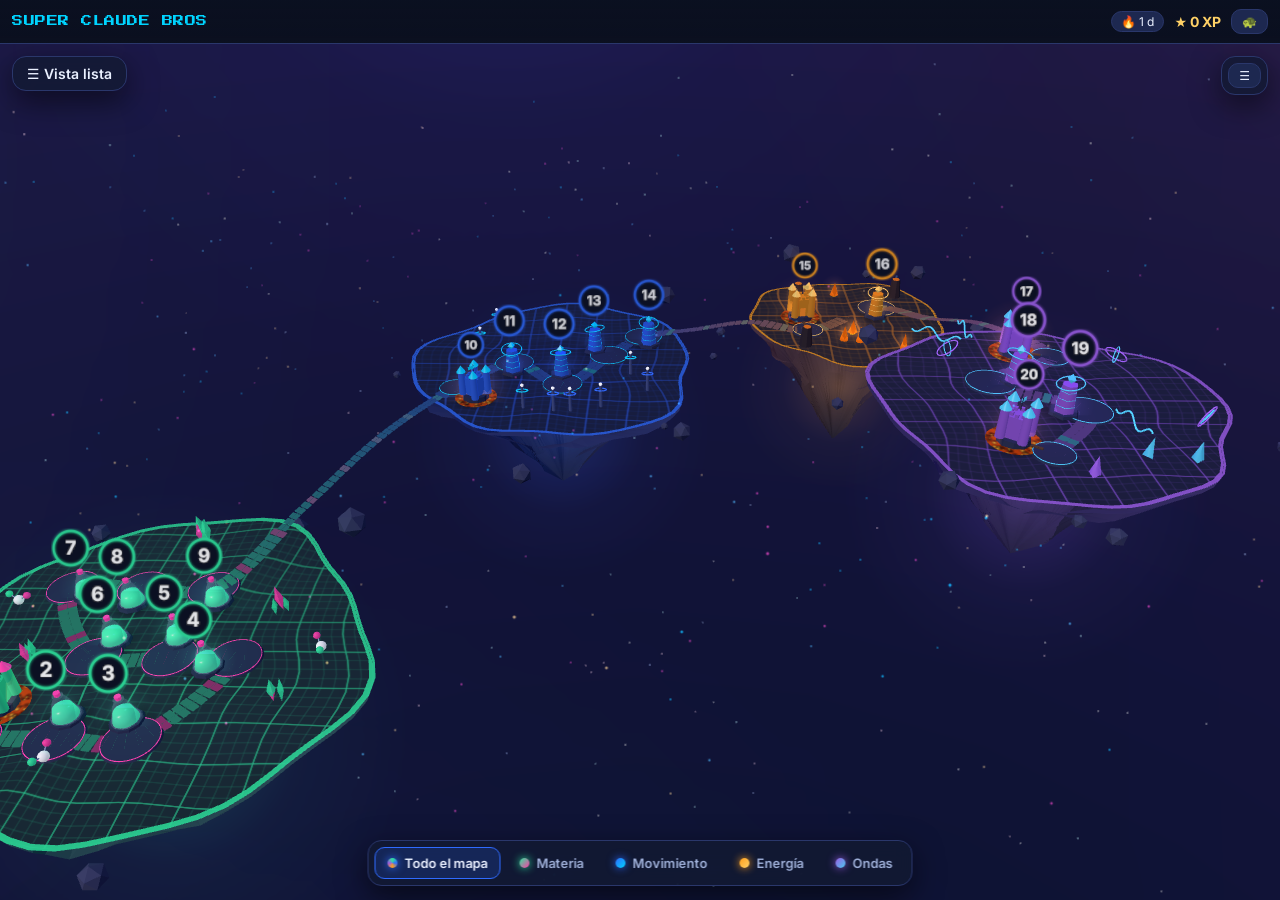
==== docs/index.html @ 82d7e1c4 "Etapa 1: ítems (botas, imán, mochila, cañón de fotones, reserva), jefes de física moderna (Isótopo I" ====
<!doctype html>
<html lang="es">
<head>
<meta charset="utf-8">
<meta name="viewport" content="width=device-width,initial-scale=1">
<title>Super Claude Bros · Physique-Chimie</title>
<link rel="stylesheet" href="lib/katex/katex.min.css">
<link rel="stylesheet" href="css/base.css">
<link rel="stylesheet" href="css/estudio.css">
<link rel="stylesheet" href="css/intro.css">
<link rel="stylesheet" href="css/juego.css">
<link rel="stylesheet" href="css/mapa.css">
<link rel="stylesheet" href="css/mol3d.css">
<link rel="stylesheet" href="css/quizquest.css">
</head>
<body>
<div id="topbar"></div>
<div id="app"></div>
<div id="overlay"></div>
<script src="lib/three/three.min.js"></script>
<script src="lib/katex/katex.min.js"></script>
<script src="contenido/bundle.js"></script>
<script src="js/core.js"></script>
<script src="js/anim-core.js"></script>
<script src="js/anim/10-quimica-a.js"></script>
<script src="js/anim/11-quimica-b.js"></script>
<script src="js/anim/20-fisica-a.js"></script>
<script src="js/anim/21-fisica-b.js"></script>
<script src="js/estudio/00-numerico.js"></script>
<script src="js/estudio/10-nucleo.js"></script>
<script src="js/estudio/20-teoria.js"></script>
<script src="js/estudio/30-quiz.js"></script>
<script src="js/estudio/35-moleculas.js"></script>
<script src="js/estudio/40-pantalla.js"></script>
<script src="js/intro/00-engine.js"></script>
<script src="js/intro/10-monigotes.js"></script>
<script src="js/intro/20-minimalista.js"></script>
<script src="js/intro/30-matrix.js"></script>
<script src="js/intro/40-quimica3d.js"></script>
<script src="js/intro/50-fisica3d.js"></script>
<script src="js/juego/00-base.js"></script>
<script src="js/juego/10-sprites.js"></script>
<script src="js/juego/20-temas.js"></script>
<script src="js/juego/30-audio.js"></script>
<script src="js/juego/40-mundo.js"></script>
<script src="js/juego/45-quiz.js"></script>
<script src="js/juego/46-parkour.js"></script>
<script src="js/juego/47-quimica.js"></script>
<script src="js/juego/48-items.js"></script>
<script src="js/juego/50-jefes.js"></script>
<script src="js/juego/60-ui.js"></script>
<script src="js/juego/70-juego.js"></script>
<script src="js/juego/validador.js"></script>
<script src="js/mol3d/00-datos.js"></script>
<script src="js/mol3d/10-vsepr.js"></script>
<script src="js/mol3d/20-biblioteca.js"></script>
<script src="js/mol3d/30-visor.js"></script>
<script src="js/mol3d/40-reaccion.js"></script>
<script src="js/mol3d/50-constructor.js"></script>
<script src="js/quizquest/00-preguntas.js"></script>
<script src="js/quizquest/10-generador.js"></script>
<script src="js/quizquest/20-flujo.js"></script>
<script src="js/mapa.js"></script>
<script>window.PCB && PCB.boot && PCB.boot();</script>
</body>
</html>
---- docs/css/base.css ----
/* Tokens y componentes comunes. Cada pantalla tiene su propio css/<pantalla>.css */
@font-face{font-family:PixelHUD;src:url(../lib/fonts/press-start-2p-latin-400-normal.woff2) format('woff2');font-display:swap}
@font-face{font-family:UI;font-weight:400;src:url(../lib/fonts/inter-latin-400-normal.woff2) format('woff2');font-display:swap}
@font-face{font-family:UI;font-weight:600;src:url(../lib/fonts/inter-latin-600-normal.woff2) format('woff2');font-display:swap}
@font-face{font-family:UI;font-weight:700;src:url(../lib/fonts/inter-latin-700-normal.woff2) format('woff2');font-display:swap}
@font-face{font-family:Estudio;font-weight:400;src:url(../lib/fonts/source-serif-4-latin-400-normal.woff2) format('woff2');font-display:swap}
@font-face{font-family:Estudio;font-weight:600;src:url(../lib/fonts/source-serif-4-latin-600-normal.woff2) format('woff2');font-display:swap}
:root{
  --bg:#0b1020;--bg2:#121a33;--panel:#161f3d;--panel2:#1d2850;--txt:#eaf0ff;--txt2:#9fb0d9;--borde:#2a376b;
  --c-fisica:#2f6bff;--c-fisica2:#00d4ff;--c-quimica:#2ee59d;--c-quimica2:#ff3da6;
  --c-energia:#ff9f1c;--c-energia2:#ffd166;--c-ondas:#9b5de5;--c-ondas2:#4cc9f0;
  --ok:#2ee59d;--mal:#ff4d6d;--aviso:#ffd166;--radio:14px;--sombra:0 10px 30px #0008;
  --f-hud:PixelHUD,monospace;--f-ui:UI,system-ui,sans-serif;--f-estudio:Estudio,Georgia,serif;
}
*{box-sizing:border-box}
html,body{margin:0;height:100%;background:var(--bg);color:var(--txt);font-family:var(--f-ui);overflow:hidden}
#app{position:fixed;inset:44px 0 0 0}
#app>.pantalla{position:absolute;inset:0;overflow:hidden}
#topbar{position:fixed;top:0;left:0;right:0;height:44px;display:flex;align-items:center;gap:10px;padding:0 12px;
  background:linear-gradient(#0b1020f0,#0b1020cc);border-bottom:1px solid var(--borde);z-index:50;font-size:14px}
#topbar .sp{flex:1}
#topbar .marca{font-family:var(--f-hud);font-size:11px;color:var(--c-fisica2);letter-spacing:.5px}
#topbar .xp{font-weight:700;color:var(--aviso)}
#overlay{position:fixed;inset:0;pointer-events:none;z-index:100}
#overlay>*{pointer-events:auto}
.btn{font:600 14px var(--f-ui);color:var(--txt);background:var(--panel2);border:1px solid var(--borde);border-radius:10px;padding:8px 14px;cursor:pointer;transition:transform .12s,background .12s}
.btn:hover{background:#26356b;transform:translateY(-1px)}
.btn:focus-visible,.slider:focus-visible{outline:2px solid var(--c-fisica2);outline-offset:2px}
.btn.primario{background:linear-gradient(135deg,var(--c-fisica),var(--c-fisica2));border:0;color:#04122e}
.btn.peligro{background:#4a1a2a;border-color:#7a2a44}
.btn.mini{padding:4px 10px;font-size:12px}
.card{background:var(--panel);border:1px solid var(--borde);border-radius:var(--radio);padding:16px;box-shadow:var(--sombra)}
.katex{font-size:1.08em}
.chip{display:inline-block;padding:2px 9px;border-radius:99px;font-size:12px;background:var(--panel2);border:1px solid var(--borde)}
.chip.quimica{border-color:var(--c-quimica);color:var(--c-quimica)}.chip.physique,.chip.fisica{border-color:var(--c-fisica2);color:var(--c-fisica2)}
.toast{position:fixed;left:50%;bottom:26px;transform:translateX(-50%);background:var(--panel2);border:1px solid var(--borde);padding:10px 18px;border-radius:12px;box-shadow:var(--sombra);z-index:200;animation:toast .25s}
@keyframes toast{from{opacity:0;transform:translate(-50%,10px)}}
/* Modal de animación de fórmula */
.anim-modal{position:fixed;inset:0;background:#050912e6;display:flex;align-items:center;justify-content:center;z-index:150;padding:12px}
.anim-box{width:min(1000px,100%);max-height:100%;display:flex;flex-direction:column;background:var(--panel);border:1px solid var(--borde);border-radius:18px;overflow:hidden;box-shadow:var(--sombra)}
.anim-head{display:flex;align-items:center;gap:10px;padding:10px 14px;border-bottom:1px solid var(--borde)}
.anim-head h3{margin:0;font-size:16px;flex:1}
.anim-formula{padding:10px 16px;text-align:center;font-size:1.25em;background:var(--bg2);min-height:3.2em;max-height:34vh;overflow:auto}
.anim-formula .katex-display{margin:.25em 0}
.anim-canvas-wrap{position:relative;flex:1;min-height:260px;aspect-ratio:16/9;max-height:56vh;background:#0a0f20}
.anim-canvas-wrap canvas{position:absolute;inset:0;width:100%;height:100%;display:block}
.anim-ctrl{padding:10px 16px;display:grid;grid-template-columns:repeat(auto-fit,minmax(220px,1fr));gap:10px 22px;border-top:1px solid var(--borde)}
.anim-ctrl label{display:flex;flex-direction:column;gap:3px;font-size:13px;color:var(--txt2)}
.anim-ctrl label b{color:var(--txt);font-weight:600}
.anim-ctrl input[type=range]{width:100%;accent-color:var(--c-fisica2)}
.anim-leyenda{padding:0 16px 8px;font-size:13px;color:var(--txt2)}
.anim-lect{display:flex;gap:14px;flex-wrap:wrap;padding:4px 16px 10px;font-size:13px}
.anim-lect span b{color:var(--aviso)}
@media (prefers-reduced-motion:reduce){*{animation-duration:.01ms!important;transition-duration:.01ms!important}}
---- docs/css/estudio.css ----
/* =====================================================================================
   estudio.css — Pantalla 4 (capítulo / estudio). Acento por materia: química verde+magenta,
   física azul. Texto de estudio en serif "Estudio", controles en "UI".
   ===================================================================================== */
.sr-only{position:absolute!important;width:1px;height:1px;margin:-1px;padding:0;overflow:hidden;clip:rect(0 0 0 0);white-space:nowrap;border:0}

.est{--acc:#2f6bff;--acc2:#00d4ff;--acc-txt:#04122e;--acc-soft:#2f6bff22;
  position:absolute;inset:0;display:flex;flex-direction:column;background:
  radial-gradient(900px 420px at 85% -10%,var(--acc-soft),transparent 70%),var(--bg);color:var(--txt)}
.est[data-mat=quimica]{--acc:#2ee59d;--acc2:#ff3da6;--acc-txt:#032417;--acc-soft:#2ee59d1f}
.est[data-mat=fisica]{--acc:#2f6bff;--acc2:#00d4ff;--acc-txt:#04122e;--acc-soft:#2f6bff2a}
.est button{font-family:var(--f-ui)}
.est :focus-visible{outline:2px solid var(--acc2);outline-offset:2px}
.est .btn.primario{background:linear-gradient(135deg,var(--acc),var(--acc2));color:var(--acc-txt)}
.est .btn.primario.grande{font-size:16px;padding:12px 22px}

/* ---------- cabecera ---------- */
.est-cab{display:flex;align-items:center;gap:16px;padding:12px 18px;border-bottom:1px solid var(--borde);background:#0b1020cc;backdrop-filter:blur(6px);flex:none}
.est-cab-t{flex:1;min-width:0}
.est-kicker{font:600 11px var(--f-ui);letter-spacing:.08em;text-transform:uppercase;color:var(--acc)}
.est-cab h1{margin:2px 0 6px;font:600 clamp(20px,3.2vw,30px)/1.15 var(--f-estudio);text-wrap:balance}
.est-chips{display:flex;flex-wrap:wrap;gap:6px}
.est-chip{font:600 12px var(--f-ui);padding:3px 10px;border-radius:99px;background:var(--panel2);border:1px solid var(--borde);color:var(--txt2)}
.est-chip.mat{color:var(--acc);border-color:var(--acc);background:var(--acc-soft)}
.est-cab-r{display:flex;flex-direction:column;align-items:flex-end;gap:6px;min-width:150px;font:12px var(--f-ui);color:var(--txt2)}
.est-cab-prog{width:100%;display:flex;flex-direction:column;gap:3px;align-items:flex-end}
.est-estrellas{font-size:22px;letter-spacing:2px;color:#4a5688}
.est-estrellas .on{color:#ffd166;text-shadow:0 0 10px #ffd16688}
.est-barra{width:100%;height:8px;border-radius:99px;background:#0a0f20;border:1px solid var(--borde);overflow:hidden}
.est-barra i{display:block;height:100%;background:linear-gradient(90deg,var(--acc,#2f6bff),var(--acc2,#00d4ff));border-radius:99px;transition:width .4s}

/* ---------- pestañas ---------- */
.est-tabs{display:flex;gap:4px;padding:8px 14px 0;border-bottom:1px solid var(--borde);overflow-x:auto;scrollbar-width:none;flex:none;background:var(--bg2)}
.est-tabs::-webkit-scrollbar{display:none}
.est-tab{display:flex;align-items:center;gap:7px;white-space:nowrap;padding:10px 14px;font:600 14px var(--f-ui);color:var(--txt2);background:transparent;border:0;border-bottom:3px solid transparent;border-radius:10px 10px 0 0;cursor:pointer;transition:color .15s,background .15s}
.est-tab:hover{color:var(--txt);background:#ffffff0d}
.est-tab[aria-selected=true]{color:var(--txt);border-bottom-color:var(--acc);background:var(--acc-soft)}
.est-tab kbd{font:600 10px var(--f-ui);padding:1px 5px;border-radius:5px;border:1px solid var(--borde);color:var(--txt2)}
.est-tab-ico{font-size:16px}

/* ---------- zona de lectura ---------- */
.est-scroll{flex:1;overflow:auto;padding:18px 18px 60px;scroll-behavior:smooth}
.est-scroll>*{max-width:1040px;margin-left:auto;margin-right:auto}
.est-panel{outline:none}
.est-panel[hidden]{display:none}
.est h2{font:600 clamp(18px,2.4vw,23px)/1.2 var(--f-ui);margin:0 0 12px;letter-spacing:-.01em}
.est h2 small{color:var(--txt2);font-weight:400}
.est-sec{margin-bottom:30px}
.est-lead{font:400 clamp(18px,2.2vw,21px)/1.65 var(--f-estudio);margin:0;white-space:pre-line;max-width:760px}
.est-fr{font:italic 400 17px/1.6 var(--f-estudio);color:var(--txt2);white-space:pre-line;max-width:760px}
.est-det summary{cursor:pointer;color:var(--acc);font:600 14px var(--f-ui);margin:12px 0 6px}
.est-vacio{padding:28px;text-align:center;color:var(--txt2);font:16px var(--f-estudio)}
.est-intro{color:var(--txt2);font:17px/1.55 var(--f-estudio);max-width:760px}
.est-pag{display:inline-block;font:600 11px var(--f-ui);padding:2px 8px;border-radius:99px;background:#0a0f20;border:1px solid var(--borde);color:var(--txt2);white-space:nowrap}
.est-m{font-size:1em}
.est-cta,.est-fila-btn{display:flex;flex-wrap:wrap;gap:10px;margin-top:14px}

/* nociones y constantes */
.est-nociones{list-style:none;padding:0;margin:0;display:grid;grid-template-columns:repeat(auto-fill,minmax(min(100%,420px),1fr));gap:12px}
.est-noc{background:var(--panel);border:1px solid var(--borde);border-left:4px solid var(--acc);border-radius:12px;padding:12px 14px;display:flex;flex-direction:column;gap:6px;align-items:flex-start}
.est-noc-fr{font:600 18px/1.3 var(--f-estudio)}
.est-noc-es{font:400 16px/1.5 var(--f-estudio);color:#cfd9f5}
.est-consts{display:flex;flex-wrap:wrap;gap:10px}
.est-const{display:flex;align-items:center;gap:10px;background:var(--panel);border:1px solid var(--borde);border-radius:12px;padding:8px 14px}
.est-const-n{font:600 17px var(--f-estudio);color:var(--acc)}
.est-const-v{font:600 16px var(--f-estudio)}
.est-exps{font:16px/1.6 var(--f-estudio);padding-left:20px}

/* ---------- FÓRMULAS ---------- */
.est-ftools{display:flex;flex-wrap:wrap;gap:10px;align-items:center;margin-bottom:16px;position:sticky;top:-18px;z-index:5;padding:10px 0;background:linear-gradient(var(--bg) 82%,transparent)}
.est-input{font:400 15px var(--f-ui);color:var(--txt);background:#0a0f20;border:1px solid var(--borde);border-radius:10px;padding:9px 12px;min-width:0}
.est-input:focus{border-color:var(--acc2)}
.est-ftools input[type=search]{flex:1 1 200px}
.est-fcount{font:12px var(--f-ui);color:var(--txt2);margin-left:auto}
.est-fgrid{display:grid;grid-template-columns:repeat(auto-fill,minmax(min(100%,470px),1fr));gap:18px}
.est-fcard{background:linear-gradient(180deg,var(--panel),#121a35);border:1px solid var(--borde);border-radius:18px;padding:16px 18px 18px;display:flex;flex-direction:column;gap:12px;box-shadow:var(--sombra);transition:border-color .2s}
.est-fcard:hover{border-color:var(--acc)}
.est-fcard.dominada{border-color:var(--ok);box-shadow:0 0 0 1px #2ee59d44,var(--sombra)}
.est-fcard header{display:flex;justify-content:space-between;gap:10px;align-items:flex-start}
.est-fcard h3{margin:0;font:600 20px/1.2 var(--f-estudio)}
.est-fsub{font:13px var(--f-ui);color:var(--txt2);margin-top:3px}
.est-fhead-r{display:flex;gap:6px;align-items:center}
.est-badge{font:700 12px var(--f-ui);color:#032417;background:var(--ok);border-radius:99px;padding:2px 9px}
.est-ftex{position:relative;display:block;width:100%;cursor:pointer;color:var(--txt);background:radial-gradient(circle at 50% 0,var(--acc-soft),#0a0f20 75%);border:1px solid var(--borde);border-radius:14px;padding:14px 8px 22px;overflow-x:auto;transition:transform .15s,border-color .15s}
.est-ftex:hover{border-color:var(--acc2);transform:translateY(-1px)}
.est-ftex-in .katex-display{margin:.3em 0}
.est-ftex-in{--k:1;display:inline-block;max-width:none}
.est-ftex-in .katex{font-size:calc(2.15em * var(--k))}
.est-ftex-hint{position:absolute;right:10px;bottom:4px;font:600 11px var(--f-ui);color:var(--acc2);opacity:.85}
.est-oculto{color:var(--txt2);font:italic 600 17px var(--f-estudio);margin:0;padding:18px 0;text-align:center}
.est-fdet{display:flex;flex-direction:column;gap:10px}
.est-vars{border-collapse:collapse;width:100%;font:15px/1.4 var(--f-estudio)}
.est-vars th{width:3.2em;text-align:center;color:var(--acc);font-weight:400;padding:4px 6px;vertical-align:baseline}
.est-vars td{padding:4px 6px;color:#d6defa}
.est-vars td.u{text-align:right;color:var(--txt2);font:13px var(--f-ui);white-space:nowrap}
.est-vars tr+tr{border-top:1px solid #ffffff10}
.est-fexp{margin:0;font:16px/1.55 var(--f-estudio);color:#cfd9f5;white-space:pre-line}
.est-ej-cuerpo{margin-top:8px;padding:10px 12px;border-left:3px solid var(--acc2);background:#0a0f20;border-radius:0 10px 10px 0;font:15px/1.55 var(--f-estudio)}
.est-ej-cuerpo p{margin:0 0 6px;white-space:pre-line}
.est-ej-cuerpo[hidden]{display:none}
.est-facc{display:flex;flex-wrap:wrap;gap:10px;margin-top:auto;padding-top:2px}
.est-anim-btn{flex:1 1 200px;font-size:16px;padding:12px 16px;box-shadow:0 4px 18px var(--acc-soft)}
.est-dom-btn.on{background:#124a38;border-color:var(--ok);color:var(--ok)}
.est-fcard.oculta .est-ftex{min-height:110px;display:flex;align-items:center;justify-content:center}

/* ---------- MÉTODOS ---------- */
.est-metodos{display:flex;flex-direction:column;gap:12px}
.est-metodo{background:var(--panel);border:1px solid var(--borde);border-radius:14px;overflow:hidden}
.est-metodo summary{list-style:none;cursor:pointer;display:flex;align-items:center;gap:12px;padding:14px 16px}
.est-metodo summary::-webkit-details-marker{display:none}
.est-metodo summary::after{content:'▾';margin-left:auto;color:var(--txt2);transition:transform .2s}
.est-metodo[open] summary::after{transform:rotate(180deg)}
.est-metodo[open] summary{border-bottom:1px solid var(--borde);background:var(--acc-soft)}
.est-num{flex:none;width:30px;height:30px;border-radius:50%;display:grid;place-items:center;font:700 14px var(--f-ui);background:linear-gradient(135deg,var(--acc),var(--acc2));color:var(--acc-txt)}
.est-met-t{font:600 18px/1.3 var(--f-estudio)}
.est-met-n{font:12px var(--f-ui);color:var(--txt2);white-space:nowrap}
.est-pasos{margin:0;padding:14px 18px 16px 52px;font:17px/1.6 var(--f-estudio);counter-reset:p}
.est-pasos li{padding:5px 0;margin-left:0}
.est-pasos li::marker{color:var(--acc);font-weight:700;font-family:var(--f-ui)}

/* ---------- ERRORES ---------- */
.est-egrid{display:grid;grid-template-columns:repeat(auto-fill,minmax(min(100%,420px),1fr));gap:16px}
.est-err{background:var(--panel);border:1px solid var(--borde);border-radius:16px;padding:14px;display:flex;flex-direction:column;gap:8px;align-items:flex-start}
.est-err-mal{display:flex;gap:10px;align-items:center;width:100%;padding:8px 12px;border-radius:10px;background:#4a1a2a88;border:1px solid #7a2a44}
.est-err-mal h3{margin:0;font:600 17px/1.3 var(--f-estudio)}
.est-err-flecha{color:var(--txt2);margin-left:14px}
.est-err-bien{display:flex;gap:10px;align-items:flex-start;width:100%;padding:8px 12px;border-radius:10px;background:#124a3888;border:1px solid #1f7a5a;font:16px/1.5 var(--f-estudio)}
.est-err-bien>span{color:var(--ok);font-weight:700}
.est-err-bien p{margin:0}

/* ---------- LABORATORIO ---------- */
.est-lab{display:grid;grid-template-columns:260px minmax(0,1fr);gap:18px;align-items:start}
.est-labmain{min-width:0}
.est-lablist{display:flex;flex-direction:column;gap:8px;position:sticky;top:0}
.est-labitem{display:flex;gap:10px;align-items:center;text-align:left;padding:10px 12px;border-radius:12px;background:var(--panel);border:1px solid var(--borde);color:var(--txt);cursor:pointer;font:14px var(--f-ui)}
.est-labitem b{display:block;font-weight:600;line-height:1.25}
.est-labitem small{color:var(--txt2);font-size:11px}
.est-labitem:hover{border-color:var(--acc)}
.est-labitem.on{border-color:var(--acc);background:var(--acc-soft);box-shadow:0 0 0 1px var(--acc)}
.est-labic{font-size:20px;width:26px;text-align:center}
.est-stage-cab h3{margin:0;font:600 20px var(--f-estudio)}
.est-stage-cab p{margin:4px 0 10px;color:var(--txt2);font:15px/1.5 var(--f-estudio)}
.est-stage{display:flex;flex-direction:column;background:var(--panel);border:1px solid var(--borde);border-radius:18px;overflow:hidden;box-shadow:var(--sombra)}
.est-stage .anim-canvas-wrap{flex:none;width:100%;max-height:62vh;min-height:280px}
.est-stage .anim-formula{font-size:1.45em}

/* ---------- QUIZ ---------- */
.est-seg{display:inline-flex;background:var(--panel);border:1px solid var(--borde);border-radius:12px;padding:4px;gap:4px;margin-bottom:16px;flex-wrap:wrap}
.est-seg button{border:0;background:transparent;color:var(--txt2);padding:8px 14px;border-radius:9px;font:600 14px var(--f-ui);cursor:pointer}
.est-seg button.on{background:linear-gradient(135deg,var(--acc),var(--acc2));color:var(--acc-txt)}
.est .card{background:var(--panel);border:1px solid var(--borde);border-radius:18px;padding:20px;box-shadow:var(--sombra)}
.est-inicio h2{font-size:26px}
.est-inicio p,.est-fin p{font:17px/1.6 var(--f-estudio);margin:8px 0}
.est-reglas{font:15px/1.7 var(--f-ui);color:var(--txt2)}
.est-pista-av{color:var(--aviso)}
.est-q-cab{display:flex;align-items:center;gap:14px;margin-bottom:12px;font:14px var(--f-ui);color:var(--txt2)}
.est-q-cab .est-barra{flex:1}
.est-racha{font:700 15px var(--f-ui);color:var(--txt2);min-width:48px;text-align:right}
.est-racha.on{color:#ff9f1c;text-shadow:0 0 10px #ff9f1c88}
.est-q-enun{font:400 clamp(18px,2.1vw,21px)/1.55 var(--f-estudio);margin-bottom:16px;white-space:pre-line;display:flex;flex-direction:column;gap:8px;align-items:flex-start}
.est-q-enun p{margin:0}
.est-opciones{display:flex;flex-direction:column;gap:10px}
.est-opc{display:flex;align-items:center;gap:12px;text-align:left;width:100%;padding:12px 14px;border-radius:12px;background:#0f1730;border:2px solid var(--borde);color:var(--txt);font:17px/1.45 var(--f-estudio);cursor:pointer;transition:border-color .12s,background .12s,transform .08s}
.est-opc:not(:disabled):hover{border-color:var(--acc);background:var(--acc-soft);transform:translateX(3px)}
.est-letra{flex:none;width:30px;height:30px;border-radius:50%;display:grid;place-items:center;font:700 14px var(--f-ui);background:var(--panel2);border:1px solid var(--borde)}
.est-opc-t{flex:1}
.est-marca{font:700 18px var(--f-ui);width:22px;text-align:center}
.est-opc.correcta{border-color:var(--ok);background:#124a3899}.est-opc.correcta .est-marca{color:var(--ok)}
.est-opc.incorrecta{border-color:var(--mal);background:#4a1a2a99;animation:est-sacude .3s}.est-opc.incorrecta .est-marca{color:var(--mal)}
.est-opc.descartada{opacity:.4;text-decoration:line-through}
.est-opc:disabled{cursor:default}
@keyframes est-sacude{25%{transform:translateX(-5px)}75%{transform:translateX(5px)}}
.est-numfila{display:flex;flex-wrap:wrap;gap:10px}
.est-in-valor{flex:2 1 200px;font-size:18px}.est-in-unidad{flex:1 1 150px;font-size:18px}
.est-feedback{margin-top:14px;display:flex;flex-direction:column;gap:10px}
.est-res{padding:11px 14px;border-radius:12px;font:16px/1.5 var(--f-estudio);border:1px solid var(--borde)}
.est-res.ok{background:#124a3899;border-color:var(--ok)}
.est-res.mal{background:#4a1a2a99;border-color:var(--mal)}
.est-res.parcial{background:#4a3a1a88;border-color:var(--aviso)}
.est-sol{padding:11px 14px;border-radius:12px;background:#0a0f20;border:1px dashed var(--borde);font:16px/1.5 var(--f-estudio)}
.est-sol-v{font-weight:600;color:var(--acc)}
.est-solpasos h4{margin:4px 0;font:600 14px var(--f-ui);color:var(--txt2)}
.est-solpasos ol{margin:4px 0 0;padding-left:22px;font:16px/1.55 var(--f-estudio)}
.btn.mini.pista{margin-top:12px;background:#4a3a1a;border-color:var(--aviso);color:var(--aviso)}
.est-fin{text-align:center}
.est-fin.celebra{animation:est-pop .6s}
@keyframes est-pop{0%{transform:scale(.96)}60%{transform:scale(1.02)}100%{transform:scale(1)}}
.est-fin-pct{font:700 clamp(54px,12vw,86px)/1 var(--f-ui);color:var(--acc);text-shadow:0 0 28px var(--acc-soft)}
.est-fin-est{font-size:30px}
.est-xp-g{color:var(--aviso)}
.est-aviso{color:var(--aviso)}
.est-repaso{text-align:left;margin-top:14px}.est-repaso h3{margin:0 0 6px;font:600 16px var(--f-ui)}.est-repaso ul{font:15px/1.5 var(--f-estudio);padding-left:20px}
.est-fin .est-fila-btn{justify-content:center}

/* ejercicios */
.est-exnav{display:flex;flex-wrap:wrap;gap:8px;margin-bottom:14px}
.est-exbtn{padding:8px 14px;border-radius:10px;background:var(--panel);border:1px solid var(--borde);color:var(--txt2);font:600 14px var(--f-ui);cursor:pointer}
.est-exbtn.on{border-color:var(--acc);color:var(--txt);background:var(--acc-soft)}
.est-exbtn.hecho{color:var(--ok)}
.est-ejercicio header{display:flex;flex-wrap:wrap;align-items:center;gap:10px;margin-bottom:8px}
.est-ejercicio h2{margin:0}
.est-exenun{font:18px/1.65 var(--f-estudio);white-space:pre-line}
.est-datos{display:flex;flex-wrap:wrap;gap:8px;margin:12px 0}
.est-datos>div{display:flex;gap:8px;align-items:baseline;padding:5px 12px;border-radius:99px;background:#0a0f20;border:1px solid var(--borde);font:15px var(--f-estudio)}
.est-datos dt{color:var(--acc);font-weight:600}.est-datos dd{margin:0}
.est-ayuda{font:14px var(--f-ui);color:var(--txt2);margin:14px 0 8px}
.est-libre{width:100%;margin-top:12px;font:17px/1.55 var(--f-estudio);resize:vertical}
.est-exsol{margin-top:12px;display:flex;flex-direction:column;gap:10px}

/* ---------- banner ---------- */
.est-banner{display:flex;align-items:center;gap:12px;padding:12px 16px;margin-bottom:16px;border-radius:14px;background:linear-gradient(90deg,#ffd16622,var(--acc-soft));border:1px solid #ffd16688;font:15px/1.5 var(--f-ui);animation:est-pop .5s}
.est-banner-ico{font-size:26px}
.est-banner>div{flex:1}
.est-x{background:none;border:0;color:var(--txt2);font-size:16px;cursor:pointer;padding:4px 8px}

/* ---------- TRACKER y PANEL GLOBAL (reutilizable fuera de .est) ---------- */
.est-progreso h2{margin:22px 0 12px}.est-progreso h2:first-child{margin-top:0}
.est-trk{padding:18px}
.est-trk-cab{display:flex;flex-wrap:wrap;align-items:center;gap:18px;margin-bottom:10px;font:15px var(--f-ui)}
.est-trk-pct{margin-left:auto;font-size:15px;color:var(--txt2)}.est-trk-pct b{font-size:22px;color:var(--txt)}
.est-estado{padding:2px 10px;border-radius:99px;background:var(--panel2);border:1px solid var(--borde);font-weight:600}
.est-estado.completado{border-color:var(--aviso);color:var(--aviso)}.est-estado.dominado{border-color:var(--ok);color:var(--ok)}
.est-trk-lista{list-style:none;padding:0;margin:16px 0 0;display:grid;grid-template-columns:repeat(auto-fit,minmax(min(100%,300px),1fr));gap:10px}
.est-trk-fila{display:flex;gap:12px;align-items:flex-start;padding:10px 12px;border-radius:12px;background:#0a0f20;border:1px solid var(--borde)}
.est-trk-fila.ok{border-color:#1f7a5a}
.est-trk-ico{flex:none;width:26px;height:26px;border-radius:50%;display:grid;place-items:center;background:var(--panel2);color:var(--txt2);font-weight:700}
.est-trk-fila.ok .est-trk-ico{background:var(--ok);color:#032417}
.est-trk-txt{display:flex;flex-direction:column;gap:4px;flex:1;font:14px/1.4 var(--f-ui)}.est-trk-txt span{color:var(--txt2)}
.est-glob{display:flex;flex-direction:column;gap:18px}
.est-nivel{display:flex;gap:16px;align-items:center;padding:16px;border-radius:16px;background:var(--panel);border:1px solid var(--borde)}
.est-nivel-n{font:700 28px var(--f-ui);padding:14px 18px;border-radius:14px;background:linear-gradient(135deg,var(--acc,#2f6bff),var(--acc2,#00d4ff));color:var(--acc-txt,#04122e)}
.est-nivel-b{flex:1;display:flex;flex-direction:column;gap:6px;font:13px var(--f-ui);color:var(--txt2)}.est-nivel-b b{font-size:20px;color:var(--aviso)}
.est-tiles{display:grid;grid-template-columns:repeat(auto-fit,minmax(150px,1fr));gap:10px}
.est-tile{padding:14px;border-radius:14px;background:var(--panel);border:1px solid var(--borde);display:flex;flex-direction:column;gap:2px}
.est-tile b{font:700 24px var(--f-ui)}.est-tile span{font:12px var(--f-ui);color:var(--txt2)}
.est-cap-lista{list-style:none;margin:0;padding:0;display:flex;flex-direction:column;gap:6px}
.est-cap-fila{display:flex;align-items:center;gap:10px;width:100%;padding:8px 12px;border-radius:10px;background:var(--panel);border:1px solid var(--borde);color:var(--txt);font:14px var(--f-ui);cursor:pointer;text-align:left}
.est-cap-fila:hover{border-color:var(--c-fisica2)}
.est-punto{width:10px;height:10px;border-radius:50%;flex:none}.est-punto.quimica{background:var(--c-quimica)}.est-punto.fisica{background:var(--c-fisica2)}
.est-cap-n{width:22px;color:var(--txt2);font-weight:600}.est-cap-t{flex:1;min-width:0;overflow:hidden;text-overflow:ellipsis;white-space:nowrap}.est-cap-q{color:var(--txt2);font-size:12px}
.est-cap-fila .est-estrellas{font-size:15px;letter-spacing:1px}
.est-respaldo{padding:16px;border-radius:16px;background:var(--panel);border:1px dashed var(--borde)}
.est-respaldo h4{margin:0 0 4px;font:600 15px var(--f-ui)}.est-respaldo p{margin:0 0 10px;color:var(--txt2);font:14px var(--f-ui)}
.est-respaldo .est-fila-btn{margin:0}
.est-vacio-cap{text-align:center;margin-top:30px}
.est-h1s{font:600 28px var(--f-estudio)}
.est-cap-selector{display:flex;flex-wrap:wrap;gap:8px;margin-bottom:26px}

/* ---------- móvil ---------- */
@media (max-width:760px){
  .est-cab{flex-wrap:wrap;gap:8px 12px;padding:10px 14px}
  .est-cab-t{flex:1 1 100%;order:3}
  .est-cab-r{flex-direction:row;align-items:center;min-width:0;flex:1;justify-content:flex-end;gap:12px}
  .est-cab-prog{flex-direction:row;align-items:center;gap:8px;width:auto;flex:1;max-width:210px}
  .est-cab-prog .est-barra{min-width:50px}
  .est-estrellas{font-size:18px;letter-spacing:1px}
  .est-tabs{padding:6px 8px 0;gap:2px}
  .est-tab{padding:9px 10px;font-size:13px}.est-tab kbd{display:none}
  .est-scroll{padding:14px 14px 80px}
  .est-lab{grid-template-columns:minmax(0,1fr)}
  .est-lablist{position:static;flex-direction:row;overflow-x:auto;padding-bottom:6px}
  .est-labitem{flex:none;min-width:190px}
  .est-ftex-in .katex{font-size:calc(1.6em * var(--k))}
  .est-ftools{top:-14px}
  .est-fcount{flex:1 1 100%;margin:0}
  .est-nivel{flex-direction:column;align-items:stretch;text-align:center}
  .est .card{padding:14px}
  .est-pasos{padding-left:40px}
}
@media (prefers-reduced-motion:reduce){.est *{animation:none!important;transition:none!important}.est-scroll{scroll-behavior:auto}}
---- docs/css/intro.css ----
/* =====================================================================================
   intro.css — Pantalla 3: motor de introducción (overlay DOM, barra de control, tarjeta final)
   Todo lleva el prefijo .intro- ; --u = 1% de la altura del escenario (la fija el motor).
   ===================================================================================== */
.intro-host{background:#04060d}
.intro-root{position:absolute;inset:0;display:flex;flex-direction:column;background:radial-gradient(ellipse at 50% 40%,#0d1427 0%,#04060d 75%)}
.intro-area{position:relative;flex:1;min-height:0}
.intro-stage{position:absolute;left:50%;top:50%;transform:translate(-50%,-50%);overflow:hidden;background:#000;
  box-shadow:0 0 0 1px #1d2748,0 16px 60px #000c;border-radius:6px;animation:intro-in .5s ease-out both}
@keyframes intro-in{from{opacity:0}}
.intro-lienzo{position:absolute;inset:0}
.intro-overlay{position:absolute;inset:0;pointer-events:none;font-family:var(--f-ui)}

/* Subtítulo estilo película */
.intro-subs{position:absolute;left:0;right:0;bottom:5%;display:flex;justify-content:center}
.intro-sub{position:absolute;bottom:0;left:50%;transform:translateX(-50%);width:max-content;max-width:84%;text-align:center;
  font-weight:600;font-size:calc(var(--u,7px)*3.9);line-height:1.28;color:#fff;
  background:rgba(6,9,20,.72);padding:.32em .8em .38em;border-radius:.45em;
  text-shadow:0 1px 2px #000a;box-shadow:0 4px 18px #0006;text-wrap:balance}

/* Fórmula KaTeX grande con fade */
.intro-formulas{position:absolute;inset:0}
.intro-formula{position:absolute;max-width:94%;color:#f4f7ff;
  font-size:calc(var(--u,7px)*5.4*var(--fit,1));
  background:rgba(8,12,30,.9);border:calc(var(--u,7px)*.28) solid rgba(111,194,255,.85);border-radius:calc(var(--u,7px)*2);
  padding:.35em .7em;box-shadow:0 8px 30px #0008,0 0 24px rgba(0,212,255,.25);backdrop-filter:blur(3px);will-change:opacity,transform}
.intro-formula-in{display:block;white-space:nowrap}
.intro-formula .katex-display{margin:0}
.intro-formula .katex{font-size:1em}

/* Contadores `valor` */
.intro-valores{position:absolute;top:3.5%;right:2.5%;display:flex;flex-direction:column;gap:calc(var(--u,7px)*1.2);align-items:flex-end}
.intro-valor{display:flex;align-items:baseline;gap:.5em;background:rgba(8,12,30,.78);border:1px solid rgba(255,209,102,.6);border-radius:calc(var(--u,7px)*1.4);
  padding:.25em .7em;color:#fff;font-size:calc(var(--u,7px)*3.4);box-shadow:0 4px 16px #0006}
.intro-valor-et{color:#9fb0d9;font-size:.72em}
.intro-valor-num{font-weight:700;color:#ffd166;font-variant-numeric:tabular-nums;font-size:1.35em;min-width:2ch;text-align:right}
.intro-valor-un{color:#9fb0d9;font-size:.78em}

/* Tarjeta final */
.intro-fin{position:absolute;inset:0;display:flex;align-items:center;justify-content:center;background:rgba(4,6,16,.52);
  opacity:0;pointer-events:none;transition:opacity .5s;backdrop-filter:blur(1px)}
.intro-fin.on{opacity:1;pointer-events:auto}
.intro-fin-card{text-align:center;padding:calc(var(--u,7px)*3.5) calc(var(--u,7px)*6);background:rgba(14,20,44,.9);border:1px solid var(--borde,#2a376b);
  border-radius:calc(var(--u,7px)*2.4);box-shadow:0 18px 60px #000a;transform:translateY(12px) scale(.97);transition:transform .5s cubic-bezier(.2,.9,.3,1.2)}
.intro-fin.on .intro-fin-card{transform:none}
.intro-fin-tit{font-weight:700;font-size:calc(var(--u,7px)*3.4);color:#eaf0ff;margin-bottom:calc(var(--u,7px)*2.2)}
.intro-fin-btns{display:flex;gap:12px;justify-content:center;align-items:center;flex-wrap:wrap}
.intro-ir{font-size:calc(var(--u,7px)*3.4);padding:.7em 1.6em;border-radius:.8em;box-shadow:0 6px 24px rgba(0,212,255,.35)}
.intro-rep{font-size:calc(var(--u,7px)*2.7);padding:.7em 1.1em}
.intro-fin-hint{margin-top:calc(var(--u,7px)*1.8);font-size:calc(var(--u,7px)*2);color:#7f90bd}

/* Barra de control inferior */
.intro-bar{flex:none;height:54px;display:flex;align-items:center;gap:10px;padding:0 14px;background:rgba(9,13,28,.96);border-top:1px solid var(--borde,#2a376b)}
.intro-btn{width:40px;height:34px;padding:0;font-size:16px;line-height:1}
.intro-prog{position:relative;flex:1;height:22px;cursor:pointer;touch-action:none}
.intro-prog::before{content:"";position:absolute;left:0;right:0;top:9px;height:5px;border-radius:3px;background:#222d57}
.intro-prog-fill{position:absolute;left:0;top:9px;height:5px;border-radius:3px;background:linear-gradient(90deg,var(--c-fisica,#2f6bff),var(--c-fisica2,#00d4ff))}
.intro-prog-thumb{position:absolute;top:4px;width:14px;height:14px;margin-left:-7px;border-radius:50%;background:#fff;box-shadow:0 0 8px #00d4ffaa}
.intro-tiempo{font-size:12px;color:var(--txt2,#9fb0d9);font-variant-numeric:tabular-nums;min-width:74px;text-align:right}
.intro-estilo{background:var(--panel2,#1d2850);color:var(--txt,#eaf0ff);border:1px solid var(--borde,#2a376b);border-radius:8px;padding:5px 6px;font:12px var(--f-ui)}
@media (max-width:640px){.intro-estilo{display:none}.intro-tiempo{min-width:0}}
---- docs/css/juego.css ----
/* Pantalla 2 — juego de plataformas. Todo cuelga de .jg-root; --s = escala entera del canvas. */
.pantalla-juego{background:#04060f;display:flex;align-items:center;justify-content:center}
.jg-root{position:absolute;inset:0;display:flex;align-items:center;justify-content:center;user-select:none;-webkit-user-select:none;touch-action:none;--s:2}
.jg-wrap{position:relative;overflow:hidden;background:#000;box-shadow:0 0 0 2px #1d2850,0 12px 40px #000a;font-family:PixelHUD,monospace;color:#fff}
.jg-canvas{position:absolute;inset:0;width:100%;height:100%;image-rendering:pixelated;image-rendering:crisp-edges;display:block}

/* HUD (se escala con --s: 8 px nativos del canvas = 8*s px de pantalla) */
.jg-hud{position:absolute;inset:0;pointer-events:none;font-size:calc(var(--s)*8px);text-shadow:calc(var(--s)*1px) calc(var(--s)*1px) 0 #000}
.jg-hud-fila{position:absolute;left:calc(var(--s)*8px);right:calc(var(--s)*8px);top:calc(var(--s)*6px);display:flex;align-items:center;justify-content:space-between}
.jg-vidas,.jg-items{display:flex;align-items:center;gap:calc(var(--s)*3px);min-width:calc(var(--s)*80px)}
.jg-items{justify-content:flex-end}
.jg-tiempo{letter-spacing:calc(var(--s)*1px)}
.jg-ico{display:inline-flex;filter:drop-shadow(calc(var(--s)*1px) calc(var(--s)*1px) 0 #000)}
.jg-ico svg{display:block;width:calc(var(--s)*10px);height:auto}
.jg-jefe{position:absolute;left:50%;top:calc(var(--s)*22px);transform:translateX(-50%);display:flex;flex-direction:column;align-items:center;gap:calc(var(--s)*3px);font-size:calc(var(--s)*7px);color:#ffd166}
.jg-pips{display:flex;gap:calc(var(--s)*4px)}
.jg-pip{width:calc(var(--s)*14px);height:calc(var(--s)*6px);background:#2a1a1a;border:calc(var(--s)*1px) solid #000;box-shadow:inset 0 0 0 calc(var(--s)*1px) #5a3030}
.jg-pip.on{background:#2ee59d;box-shadow:inset 0 0 0 calc(var(--s)*1px) #b6ffe0,0 0 calc(var(--s)*6px) #2ee59d}

/* Mini-avisos de fórmula / error */
.jg-pops{position:absolute;left:0;right:0;bottom:calc(var(--s)*8px);display:flex;flex-direction:column;align-items:center;gap:calc(var(--s)*4px);pointer-events:none}
.jg-pop{max-width:88%;padding:calc(var(--s)*4px) calc(var(--s)*8px);background:#0b1230ee;border:calc(var(--s)*1px) solid #19e3ff;box-shadow:0 0 0 calc(var(--s)*1px) #000,0 calc(var(--s)*3px) 0 #0008;text-align:center;animation:jg-sube .25s ease-out}
.jg-pop-t{font-size:calc(var(--s)*6px);color:#19e3ff;margin-bottom:calc(var(--s)*3px)}
.jg-pop-tex{font-size:calc(var(--s)*8px);color:#fff;overflow:hidden}
.jg-pop-tex .katex{font-size:1.15em}
.jg-pop-n{font-family:UI,system-ui,sans-serif;font-size:calc(var(--s)*6.4px);color:#cfe3ff;margin-top:calc(var(--s)*2px);line-height:1.25}
.jg-pop-e{border-color:#ff4d6d}.jg-pop-e .jg-pop-t{color:#ff4d6d}
.jg-pop-e .jg-pop-n{color:#e8ffe9;margin-top:0;font-size:calc(var(--s)*6.8px)}
@keyframes jg-sube{from{opacity:0;transform:translateY(calc(var(--s)*6px))}}
.jg-aviso{position:absolute;left:0;right:0;top:32%;text-align:center;font-size:calc(var(--s)*12px);color:#ffd166;text-shadow:calc(var(--s)*2px) calc(var(--s)*2px) 0 #000;opacity:0;pointer-events:none}
.jg-aviso.on{animation:jg-aviso 1.5s ease-out}
@keyframes jg-aviso{0%{opacity:0;transform:scale(.6)}15%{opacity:1;transform:scale(1.1)}25%{transform:scale(1)}80%{opacity:1}100%{opacity:0;transform:translateY(calc(var(--s)*-8px))}}
.jg-pista{position:absolute;left:50%;top:calc(var(--s)*40px);transform:translateX(-50%);font-size:calc(var(--s)*6px);color:#cfe3ff;background:#0b1230cc;padding:calc(var(--s)*4px) calc(var(--s)*8px);border:calc(var(--s)*1px) solid #2a376b;white-space:nowrap;pointer-events:none;animation:jg-pista 6s forwards}
@keyframes jg-pista{0%,80%{opacity:1}100%{opacity:0}}

/* Modales (pregunta, pausa, fin): viven en la raíz (no en el canvas) y usan em, con mínimo legible en móvil */
.jg-capa{position:absolute;inset:0;pointer-events:none;z-index:20;font-size:clamp(14px,calc(var(--s)*7px),22px)}
.jg-modal{position:absolute;inset:0;background:#02040cd8;display:flex;align-items:center;justify-content:center;padding:.5em;overflow:auto}
.jg-card{width:min(100%,38em);max-height:100%;overflow:auto;background:#0f1738;border:.14em solid #19e3ff;box-shadow:0 0 0 .07em #000,0 .5em 1.5em #000a;padding:.8em 1em;font-family:UI,system-ui,sans-serif;font-size:1em;color:#eaf0ff;line-height:1.4;border-radius:.3em}
.jg-card-c{text-align:center;display:flex;flex-direction:column;align-items:stretch;gap:.5em;width:min(100%,19em)}
.jg-card-h{font-family:PixelHUD,monospace;font-size:.62em;color:#ffd166;margin-bottom:.9em;line-height:1.5}
.jg-q{font-size:1.1em;font-weight:600;margin-bottom:.7em}
.jg-opts{display:flex;flex-direction:column;gap:.4em}
.jg-opt{display:flex;gap:.6em;align-items:flex-start;text-align:left;font:inherit;font-size:1em;color:#eaf0ff;background:#1a2552;border:.07em solid #2a376b;padding:.45em .6em;cursor:pointer;border-radius:.3em;min-height:2.4em}
.jg-opt:hover:not(:disabled){background:#243372;border-color:#19e3ff}
.jg-opt:disabled{cursor:default;opacity:.9}
.jg-opt.ok{background:#124d36;border-color:#2ee59d}.jg-opt.mal{background:#5a1a2a;border-color:#ff4d6d}
.jg-ot{flex:1;min-width:0;overflow-wrap:anywhere}
.jg-k{font-family:PixelHUD,monospace;font-size:.7em;color:#19e3ff;flex:none;padding-top:.25em}
.jg-expl{margin-top:.7em;color:#cfe3ff;font-size:.95em}
.jg-expl:empty{display:none}
.jg-ok{color:#2ee59d}.jg-mal{color:#ff6b86}
.jg-sol{margin:.3em 0;color:#ffd166;font-weight:600}
.jg-pasos{margin:.4em 0 0 1.2em;padding:0;color:#b9c8ee}
.jg-pag{color:#7f8fb8}
.jg-num{display:flex;flex-wrap:wrap;gap:.5em;align-items:center}
.jg-in{flex:1 1 7em;min-width:0;font:inherit;font-size:1.05em;color:#fff;background:#0a1030;border:.1em solid #3a4a8a;border-radius:.3em;padding:.5em .6em}
.jg-in-u{flex:0 1 8em}
.jg-in:focus{outline:none;border-color:#19e3ff;box-shadow:0 0 0 .12em #19e3ff55}
.jg-in:disabled{opacity:.8}
.jg-btn{font:600 1em UI,system-ui,sans-serif;color:#eaf0ff;background:#1d2850;border:.07em solid #2a376b;border-radius:.4em;padding:.55em 1em;cursor:pointer;min-height:2.4em}
.jg-btn:hover{background:#26356b}.jg-btn:focus-visible,.jg-opt:focus-visible{outline:.12em solid #19e3ff;outline-offset:.1em}
.jg-btn-p{background:linear-gradient(135deg,#2f6bff,#00d4ff);border:0;color:#04122e}
.jg-btn:disabled{opacity:.5}
.jg-expl + .jg-btn{margin-top:.7em;width:100%}
.jg-titulo{font-family:PixelHUD,monospace;font-size:1.3em;color:#fff;margin-bottom:.2em}
.jg-gran{font-size:3.2em;line-height:1}
.jg-fin.gano .jg-gran,.jg-fin.gano .jg-titulo{color:#2ee59d}.jg-fin.perdio .jg-gran,.jg-fin.perdio .jg-titulo{color:#ff4d6d}
.jg-stats{display:flex;flex-direction:column;gap:.3em;font-size:1em;margin:.2em 0}
.jg-xp{font-family:PixelHUD,monospace;color:#ffd166;font-size:1.05em;margin-top:.3em}
.jg-ayuda{font-size:.7em;color:#7f8fb8;margin-top:.2em}
.jg-tex .katex{font-size:1.05em}
/* insignias de premios bajo los corazones */
.jg-estados{position:absolute;left:calc(var(--s)*8px);top:calc(var(--s)*18px);display:flex;flex-wrap:wrap;gap:calc(var(--s)*4px) calc(var(--s)*8px);font-size:calc(var(--s)*7px);color:#fff;pointer-events:none;text-shadow:calc(var(--s)*1px) calc(var(--s)*1px) 0 #000;font-family:PixelHUD,monospace}
.jg-ins{display:inline-flex;align-items:center;gap:calc(var(--s)*2px)}
.jg-pop-s{padding:calc(var(--s)*2px) calc(var(--s)*6px);border-color:#ffd166;color:#ffd166;font-size:calc(var(--s)*6px)}

/* Controles táctiles (solo en dispositivos táctiles) */
.jg-touch{display:none}
.jg-root.con-touch .jg-touch{display:block;position:absolute;inset:0;pointer-events:none;z-index:5}
.jg-tg{position:absolute;bottom:14px;display:flex;gap:14px;pointer-events:auto}
.jg-tg.izq{left:16px}.jg-tg.der{right:20px}
.jg-tb{width:68px;height:68px;border-radius:50%;border:2px solid #19e3ff88;background:#0b1230aa;color:#fff;font:700 24px UI,sans-serif;touch-action:none;-webkit-tap-highlight-color:transparent}
.jg-tb.b{width:84px;height:84px;background:#ff3da666;border-color:#ff3da6}
.jg-tb.on{background:#19e3ff88}
.jg-tb-p{position:absolute;top:8px;right:10px;width:44px;height:44px;pointer-events:auto;font-size:16px}
@media (prefers-reduced-motion:reduce){.jg-aviso.on,.jg-pop{animation:none;opacity:1}.jg-aviso.on{opacity:1}}
.jg-tb.c{width:60px;height:60px;background:#ffd16633;border-color:#ffd166aa;font-size:20px}
.jg-tg.der{align-items:flex-end}

/* ---- Etapa 1: cartel, inventario de átomos, puerta de ecuación, estación de moléculas ---- */
.jg-cartel{position:absolute;left:50%;top:calc(var(--s)*34px);transform:translateX(-50%);max-width:86%;display:flex;gap:calc(var(--s)*5px);align-items:flex-start;background:#f4e3b0f2;color:#2a1a08;border:calc(var(--s)*1px) solid #7a4a1a;box-shadow:0 calc(var(--s)*2px) 0 #0008;padding:calc(var(--s)*4px) calc(var(--s)*7px);font-family:UI,system-ui,sans-serif;font-size:calc(var(--s)*6.6px);line-height:1.3;pointer-events:none;z-index:3;border-radius:calc(var(--s)*2px)}
.jg-cartel-i{flex:none;background:#1b5e70;color:#fff;font-family:PixelHUD,monospace;font-size:calc(var(--s)*6px);padding:calc(var(--s)*1px) calc(var(--s)*3px)}
.jg-esfera{display:inline-flex;align-items:center;justify-content:center;width:calc(var(--s)*8px);height:calc(var(--s)*8px);border-radius:50%;color:#0b1230;font-size:calc(var(--s)*4.5px);font-weight:700;box-shadow:inset calc(var(--s)*-1px) calc(var(--s)*-1px) 0 #0003;margin-right:calc(var(--s)*1px)}
.jg-punto{display:inline-block;width:calc(var(--s)*5px);height:calc(var(--s)*5px);border-radius:50%;margin-right:calc(var(--s)*2px);box-shadow:0 0 calc(var(--s)*3px) currentColor}
.jg-var{font-size:calc(var(--s)*5.6px)}
.jg-eq{display:flex;flex-wrap:wrap;align-items:center;gap:.5em;margin:.4em 0 .8em;font-size:1.1em}
.jg-esp{display:inline-flex;align-items:center;gap:.4em;background:#161f48;border:.07em solid #2a376b;border-radius:.4em;padding:.25em .5em}
.jg-step{display:inline-flex;align-items:center;gap:.2em}
.jg-coef{display:inline-block;min-width:1.2em;text-align:center;font-family:PixelHUD,monospace;font-size:.9em;color:#ffd166}
.jg-mini{width:1.7em;height:1.7em;font:700 1em UI,system-ui,sans-serif;color:#eaf0ff;background:#26356b;border:.07em solid #3a4a8a;border-radius:.3em;cursor:pointer;padding:0}
.jg-mini:hover{background:#2f6bff}
.jg-op{font-weight:700;color:#7f8fb8}.jg-flecha{font-size:1.3em;color:#19e3ff}
.jg-formula{font-size:1.1em;white-space:nowrap}
.jg-balance{display:grid;gap:.15em;margin:.3em 0 .6em;font-size:.9em;max-width:20em}
.jg-bal-fila{display:grid;grid-template-columns:4.5em 1fr 1fr 2em;text-align:center;padding:.12em .3em;border-radius:.25em;background:#101838}
.jg-bal-fila.ok{color:#2ee59d}.jg-bal-fila.mal{color:#ff8da1;background:#2a1020}.jg-bal-h{color:#7f8fb8;background:none}
.jg-ayudaeq{font-size:.88em;color:#cfe3ff;background:#162452;border-left:.2em solid #ffd166;padding:.35em .6em;margin:.4em 0}
.jg-botones{display:flex;flex-wrap:wrap;gap:.5em;margin-top:.6em}.jg-botones .jg-btn{flex:1 1 7em}
.jg-card-mol{width:min(100%,32em)}
.jg-mol3d{min-height:9em;margin:.4em 0;display:flex;flex-direction:column;align-items:center;gap:.5em}
.jg-mol3d canvas{max-width:100%;border-radius:.4em;border:.07em solid #2a376b}
.jg-mol-op{display:flex;flex-wrap:wrap;gap:.4em;justify-content:center}
.jg-esferab{border-radius:50%;width:2.6em;height:2.6em;padding:0;font-weight:700}
.jg-mal{color:#ff6b86}

/* ---- Ítems y reserva (48-items.js) ---- */
.jg-itemhud{position:absolute;left:10px;bottom:10px;display:flex;flex-direction:column;gap:4px;z-index:6;pointer-events:none}
.jg-itemchip{display:inline-flex;align-items:center;gap:6px;background:#0b1230cc;border:2px solid;border-radius:8px;padding:2px 8px 2px 2px;font:11px/1.2 UI,system-ui,sans-serif;color:#eaf0ff}
.jg-itemchip b,.jg-slot b{display:inline-block;min-width:18px;height:18px;line-height:18px;text-align:center;border-radius:5px;color:#0b1230;font:10px PixelHUD,monospace}
.jg-itemchip i{font-style:normal;color:#ffd166;font-weight:700}
.jg-reserva{position:absolute;left:50%;bottom:10px;transform:translateX(-50%);display:flex;gap:6px;z-index:6}
.jg-slot{width:34px;height:34px;border-radius:8px;border:2px solid #3c4a7e;background:#0b1230b0;display:flex;align-items:center;justify-content:center;padding:0;cursor:default}
.jg-slot.llena{border-color:#ffd166;cursor:pointer;box-shadow:0 0 10px #ffd16688}
.jg-slot.llena:hover{transform:translateY(-2px)}
.jg-slot b{min-width:22px;height:22px;line-height:22px}
---- docs/css/mapa.css ----
/* =====================================================================================
   mapa.css — Pantalla 1: mapa de mundos en 3D (js/mapa.js)
   Todo está acotado bajo .pantalla-mapa para no afectar a otras pantallas.
   ===================================================================================== */
.pantalla-mapa{background:radial-gradient(ellipse at 50% 40%,#16204a 0%,#0a0f22 70%);color:var(--txt);user-select:none;-webkit-user-select:none}
.pantalla-mapa .mapa-lienzo{position:absolute;inset:0}
.pantalla-mapa .mapa-lienzo canvas{position:absolute;inset:0;width:100%;height:100%;display:block;outline:none;touch-action:none;cursor:grab}
.pantalla-mapa .mapa-lienzo canvas:focus-visible{box-shadow:inset 0 0 0 3px var(--c-fisica2)}
.pantalla-mapa.arrastrando .mapa-lienzo canvas{cursor:grabbing}
.pantalla-mapa.sobre-nodo .mapa-lienzo canvas{cursor:pointer}
.pantalla-mapa.sobre-bloqueado .mapa-lienzo canvas{cursor:help}
.pantalla-mapa.viajando .mapa-lienzo canvas{cursor:progress}

/* ---------- vidrio común para paneles ---------- */
.pantalla-mapa .vidrio{background:rgba(18,26,51,.78);border:1px solid var(--borde);border-radius:var(--radio);
  backdrop-filter:blur(10px);-webkit-backdrop-filter:blur(10px);box-shadow:var(--sombra)}

/* ---------- panel lateral (colapsable) ---------- */
.mapa-panel{position:absolute;top:12px;right:12px;width:272px;max-height:calc(100% - 24px);display:flex;flex-direction:column;z-index:6;transition:transform .25s ease}
.mapa-panel .mp-cab{display:flex;align-items:center;gap:8px;padding:10px 12px;border-bottom:1px solid var(--borde)}
.mapa-panel .mp-cab h2{margin:0;flex:1;font:400 10px var(--f-hud);letter-spacing:.5px;color:var(--c-fisica2);line-height:1.5}
.mapa-panel .mp-cuerpo{padding:12px;overflow:auto;display:flex;flex-direction:column;gap:14px}
.mapa-panel.colapsado{width:auto}
.mapa-panel.colapsado .mp-cuerpo,.mapa-panel.colapsado .mp-cab h2{display:none}
.mapa-panel.colapsado .mp-cab{border-bottom:0;padding:6px}
.mp-stats{display:grid;grid-template-columns:1fr 1fr;gap:8px}
.mp-stat{background:var(--bg2);border:1px solid var(--borde);border-radius:10px;padding:8px 10px}
.mp-stat small{display:block;font-size:11px;color:var(--txt2)}
.mp-stat b{font-size:18px}
.mp-stat.xp b{color:var(--aviso)}
.mp-prog small{display:flex;justify-content:space-between;font-size:12px;color:var(--txt2);margin-bottom:5px}
.mp-prog small b{color:var(--txt)}
.mp-barra{height:9px;border-radius:99px;background:var(--bg2);border:1px solid var(--borde);overflow:hidden}
.mp-barra i{display:block;height:100%;width:0;border-radius:99px;background:linear-gradient(90deg,var(--c-quimica),var(--c-fisica2),var(--c-ondas));transition:width .5s ease}
.mp-mundos{display:flex;flex-direction:column;gap:6px;margin-top:8px}
.mp-mundo{display:flex;align-items:center;gap:8px;font-size:12px;color:var(--txt2)}
.mp-mundo .pt{width:9px;height:9px;border-radius:50%;flex:none}
.mp-mundo .barra{flex:1;height:5px;border-radius:99px;background:var(--bg2);overflow:hidden}
.mp-mundo .barra i{display:block;height:100%;border-radius:99px}
.mp-acciones{display:grid;grid-template-columns:1fr 1fr;gap:8px}
.mp-acciones .btn{font-size:12px;padding:7px 8px}
.mp-acciones .ancho{grid-column:1/-1}
.mp-leyenda{list-style:none;margin:0;padding:0;display:flex;flex-direction:column;gap:6px;font-size:12px;color:var(--txt2)}
.mp-leyenda li{display:flex;align-items:center;gap:9px}
.mp-leyenda .ico{width:20px;height:20px;border-radius:50%;flex:none;display:grid;place-items:center;font-size:11px;font-weight:700;border:2px solid;background:#0b1020}
.ico.disponible{border-color:var(--c-fisica2);color:var(--txt)}
.ico.completado{border-color:var(--ok);color:var(--ok)}
.ico.dominado{border-color:var(--aviso);color:var(--aviso)}
.ico.bloqueado{border-color:#59618a;color:#8790b5}
.ico.fortaleza{border-color:var(--c-energia);color:var(--c-energia);border-radius:5px}
.mp-sub{font:600 11px var(--f-ui);text-transform:uppercase;letter-spacing:.08em;color:var(--txt2);margin:0 0 6px}

/* ---------- selector de mundos (abajo) ---------- */
.mapa-mundos{position:absolute;left:50%;bottom:14px;transform:translateX(-50%);display:flex;gap:6px;padding:6px;z-index:5;max-width:calc(100% - 24px);overflow-x:auto}
.mapa-mundos .mm{--a:var(--c-fisica);--b:var(--c-fisica2);display:flex;align-items:center;gap:7px;padding:7px 12px;border-radius:10px;border:1px solid transparent;background:transparent;color:var(--txt2);font:600 13px var(--f-ui);cursor:pointer;white-space:nowrap;transition:background .15s,color .15s,border-color .15s}
.mapa-mundos .mm:hover{background:#ffffff12;color:var(--txt)}
.mapa-mundos .mm:focus-visible{outline:2px solid var(--c-fisica2);outline-offset:1px}
.mapa-mundos .mm .pt{width:10px;height:10px;border-radius:50%;background:linear-gradient(135deg,var(--a),var(--b));box-shadow:0 0 8px var(--a)}
.mapa-mundos .mm small{font-weight:400;opacity:.75}
.mapa-mundos .mm.activo{color:var(--txt);border-color:var(--a);background:color-mix(in srgb,var(--a) 18%,transparent)}
.mapa-mundos .mm.todo .pt{background:conic-gradient(var(--c-quimica),var(--c-fisica),var(--c-energia),var(--c-ondas),var(--c-quimica))}

/* ---------- pistas y botón lista ---------- */
.mapa-ayuda{position:absolute;left:14px;bottom:70px;font-size:12px;color:var(--txt2);line-height:1.5;z-index:4;pointer-events:none;text-shadow:0 1px 3px #000}
.mapa-ayuda b{color:var(--txt)}
.mapa-ayuda{animation:mapa-ayuda-fade 1.2s ease 14s forwards}
@keyframes mapa-ayuda-fade{to{opacity:0}}
.mapa-btn-lista{position:absolute;top:12px;left:12px;z-index:6}

/* ---------- tooltip de nodo ---------- */
.mapa-tooltip{position:absolute;left:0;top:0;z-index:8;width:min(300px,calc(100% - 20px));padding:12px 14px;opacity:0;pointer-events:none;
  transform:translate(-50%,-100%);transition:opacity .14s;--a:var(--c-fisica);--b:var(--c-fisica2)}
.mapa-tooltip.visible{opacity:1;pointer-events:auto}
.mapa-tooltip.debajo{transform:translate(-50%,0)}
.mapa-tooltip::before{content:"";position:absolute;inset:0;border-radius:inherit;padding:1px;background:linear-gradient(135deg,var(--a),var(--b));
  -webkit-mask:linear-gradient(#000 0 0) content-box,linear-gradient(#000 0 0);-webkit-mask-composite:xor;mask-composite:exclude;pointer-events:none}
.mt-cab{display:flex;gap:10px;align-items:center;margin-bottom:8px}
.mt-num{flex:none;width:34px;height:34px;border-radius:50%;display:grid;place-items:center;font:700 15px var(--f-ui);background:linear-gradient(135deg,var(--a),var(--b));color:#04122e}
.mt-cab b{display:block;font-size:14px;line-height:1.25}
.mt-cab small{display:block;font-size:11px;color:var(--txt2);margin-top:2px}
.mt-estado{display:inline-block;margin-bottom:8px}
.mt-estado.completado{border-color:var(--ok);color:var(--ok)}
.mt-estado.dominado{border-color:var(--aviso);color:var(--aviso)}
.mt-estado.bloqueado{border-color:#59618a;color:#8790b5}
.mt-filas{display:grid;grid-template-columns:auto 1fr;gap:3px 12px;margin:0 0 10px;font-size:12px}
.mt-filas dt{color:var(--txt2)}
.mt-filas dd{margin:0;text-align:right}
.mt-filas .si{color:var(--ok)}
.mt-filas .no{color:var(--txt2)}
.mt-estrellas{color:var(--aviso);letter-spacing:2px}
.mt-estrellas .off{color:#3a4573}
.mt-acciones{display:flex;flex-direction:column;gap:6px}
.mt-acciones .btn{width:100%;font-size:13px}
.mt-prep{display:flex;gap:8px;align-items:center;font-size:12px;color:var(--txt2);margin-top:2px}

/* ---------- vista lista accesible ---------- */
.mapa-lista{position:absolute;inset:0;z-index:12;overflow:auto;padding:20px 16px 40px;background:linear-gradient(#0b1020f4,#0b1020fa);display:none}
.pantalla-mapa.ver-lista .mapa-lista{display:block}
.pantalla-mapa.ver-lista .mapa-panel,.pantalla-mapa.ver-lista .mapa-btn-lista,.pantalla-mapa.ver-lista .mapa-lienzo,.pantalla-mapa.ver-lista .mapa-mundos,.pantalla-mapa.ver-lista .mapa-ayuda,.pantalla-mapa.ver-lista .mapa-tooltip{visibility:hidden}
.ml-in{max-width:880px;margin:0 auto}
.ml-cab{display:flex;align-items:center;gap:12px;flex-wrap:wrap;margin-bottom:6px}
.ml-cab h2{margin:0;flex:1;font-size:22px}
.ml-nota{color:var(--txt2);font-size:13px;margin:0 0 18px}
.ml-mundo{margin-bottom:22px;--a:var(--c-fisica);--b:var(--c-fisica2)}
.ml-mundo h3{display:flex;align-items:center;gap:10px;margin:0 0 8px;font-size:15px;padding-bottom:6px;border-bottom:2px solid var(--a)}
.ml-mundo h3 small{font-weight:400;color:var(--txt2);margin-left:auto}
.ml-mundo ul{list-style:none;margin:0;padding:0;display:grid;gap:6px}
.ml-fila{display:flex;gap:8px;align-items:stretch}
.ml-fila .principal{flex:1;display:flex;align-items:center;gap:12px;text-align:left;padding:10px 12px;border-radius:12px;border:1px solid var(--borde);background:var(--panel);color:var(--txt);font:400 14px var(--f-ui);cursor:pointer}
.ml-fila .principal:hover{background:var(--panel2);border-color:var(--a)}
.ml-fila .principal:focus-visible,.ml-fila .directo:focus-visible{outline:2px solid var(--c-fisica2);outline-offset:2px}
.ml-fila .principal[aria-disabled=true]{opacity:.55;cursor:not-allowed}
.ml-fila .n{flex:none;width:32px;height:32px;border-radius:50%;display:grid;place-items:center;font-weight:700;background:linear-gradient(135deg,var(--a),var(--b));color:#04122e}
.ml-fila .principal[aria-disabled=true] .n{background:#39405e;color:#8790b5}
.ml-fila .t{flex:1;min-width:0}
.ml-fila .t b{display:block;font-weight:600}
.ml-fila .t small{color:var(--txt2);font-size:12px}
.ml-fila .st{flex:none;font-size:12px;color:var(--txt2);text-align:right}
.ml-fila .st.completado{color:var(--ok)}.ml-fila .st.dominado{color:var(--aviso)}
.ml-fila .directo{flex:none;padding:0 12px;border-radius:12px;border:1px solid var(--borde);background:var(--bg2);color:var(--txt2);font:600 12px var(--f-ui);cursor:pointer}
.ml-fila .directo:hover{color:var(--txt);border-color:var(--a)}
.sr-solo{position:absolute!important;width:1px;height:1px;overflow:hidden;clip:rect(0 0 0 0);white-space:nowrap}

/* ---------- aviso si no hay WebGL ---------- */
.mapa-sin-webgl{position:absolute;top:12px;left:50%;transform:translateX(-50%);z-index:13;padding:8px 14px;font-size:13px;color:var(--aviso)}

/* ---------- pantallas estrechas ---------- */
@media (max-width:720px){
  .mapa-panel{width:min(272px,calc(100% - 24px))}
  .mapa-ayuda{display:none}
  .mapa-mundos .mm small{display:none}
  .mapa-mundos .mm{padding:7px 9px;font-size:12px}
  .mapa-btn-lista{top:auto;bottom:62px}
  .ml-fila .st{display:none}
}
@media (prefers-reduced-motion:reduce){
  .mapa-tooltip,.mp-barra i,.mapa-panel{transition:none}
}
---- docs/css/mol3d.css ----
/* =====================================================================================
   mol3d.css — visor 3D de moléculas, reacciones animadas y constructor (js/mol3d/*)
   Usa los tokens de base.css (--panel, --borde, --txt, --c-quimica…). Todo con prefijo .m3d-
   ===================================================================================== */
.m3d{position:relative;width:100%;min-height:340px;border-radius:14px;overflow:hidden;color:var(--txt);
  background:radial-gradient(120% 90% at 50% 38%,#25356e 0%,#141c3d 55%,#0b1020 100%);border:1px solid var(--borde);isolation:isolate}
.m3d-lienzo{position:absolute;inset:0;cursor:grab;touch-action:none;outline:none;-webkit-user-select:none;user-select:none}
.m3d-lienzo.arrastrando{cursor:grabbing}
.m3d-lienzo:focus-visible{box-shadow:inset 0 0 0 2px var(--c-fisica2)}
.m3d-canvas{display:block;width:100%;height:100%}
.m3d-alt{position:absolute;width:1px;height:1px;overflow:hidden;clip:rect(0 0 0 0);white-space:nowrap}
.m3d-sin-webgl .m3d-alt{position:static;width:auto;height:auto;clip:auto;white-space:normal;padding:16px}
/* barra de controles (arriba a la derecha) */
.m3d-barra{position:absolute;top:10px;right:10px;display:flex;gap:6px;flex-wrap:wrap;justify-content:flex-end;max-width:calc(100% - 20px);z-index:3}
.m3d-grupo{display:flex;border:1px solid var(--borde);border-radius:10px;overflow:hidden;background:#0b1020b3;backdrop-filter:blur(4px)}
.m3d-btn{font:600 12px var(--f-ui);color:var(--txt);background:#0b1020b3;border:1px solid var(--borde);border-radius:10px;padding:6px 10px;cursor:pointer;backdrop-filter:blur(4px);min-height:30px}
.m3d-grupo .m3d-btn{border:0;border-radius:0;border-right:1px solid var(--borde)}
.m3d-grupo .m3d-btn:last-child{border-right:0}
.m3d-btn:hover{background:#26356bcc}
.m3d-btn[aria-pressed="true"]{background:linear-gradient(135deg,#1c7a58,#2ee59d33);color:#eafff6;border-color:var(--c-quimica)}
.m3d-grupo .m3d-btn[aria-pressed="true"]{box-shadow:inset 0 -2px 0 var(--c-quimica)}
.m3d-btn:focus-visible{outline:2px solid var(--c-fisica2);outline-offset:1px}
/* panel de información (abajo a la izquierda) */
.m3d-panel{position:absolute;left:10px;bottom:10px;max-width:min(360px,calc(100% - 20px));z-index:3;pointer-events:none}
.m3d-info{background:#0b1020cc;border:1px solid var(--borde);border-radius:12px;padding:10px 14px;backdrop-filter:blur(5px);pointer-events:auto;font-size:13px;line-height:1.4}
.m3d-formula{font:700 24px var(--f-ui);letter-spacing:.3px;color:#fff}
.m3d-nombre{font-weight:600;color:var(--c-quimica);margin-bottom:4px}
.m3d-nombre small{color:var(--txt2);font-weight:400}
.m3d-info p{margin:3px 0}
.m3d-geo b{color:var(--aviso)}
.m3d-fr{color:var(--txt2)}
.m3d-ang{color:var(--txt2);font-size:12px}
.m3d-ang span{color:var(--txt)}
.m3d-centros{margin:2px 0 3px;padding-left:18px;font-size:12px;color:var(--txt2)}
.m3d-centros b{color:var(--aviso)}
@media (max-width:640px){
  .m3d{min-height:380px}
  .m3d-panel{max-width:calc(100% - 20px)}
  .m3d-formula{font-size:20px}
}

/* ---------- reacciones animadas ---------- */
.m3d-rx-cab{position:absolute;top:10px;left:10px;right:10px;max-width:calc(100% - 20px);z-index:3;pointer-events:none}
.m3d-rx-ecu{display:inline-block;background:#0b1020cc;border:1px solid var(--borde);border-radius:12px;padding:8px 14px;font:700 17px var(--f-ui);pointer-events:auto;backdrop-filter:blur(5px)}
.m3d-rx-ecu .rx-flecha{color:var(--c-quimica2);margin:0 6px}
.m3d-rx-tipo{margin-top:6px;display:inline-block;background:#0b1020b3;border:1px solid var(--borde);border-radius:99px;padding:2px 10px;font-size:12px;color:var(--c-quimica);pointer-events:auto}
.m3d-rx-ctrl{position:absolute;left:10px;right:10px;bottom:10px;z-index:3;display:flex;align-items:center;gap:8px;background:#0b1020d9;border:1px solid var(--borde);border-radius:12px;padding:8px 12px;backdrop-filter:blur(5px)}
.m3d-rx-ctrl .m3d-btn{min-width:38px;font-size:14px}
.m3d-rx-slider{flex:1;accent-color:var(--c-quimica);min-width:60px}
.m3d-rx-fase{font-size:12px;color:var(--txt2);min-width:118px;text-align:right}
.m3d-rx-nota{position:absolute;left:10px;right:10px;bottom:62px;z-index:3;font-size:12px;color:var(--txt);background:#0b1020b3;border-radius:10px;padding:6px 10px;pointer-events:none;max-width:560px}
.m3d-rx-leyenda{position:absolute;right:10px;top:54px;z-index:3;font-size:11px;color:var(--txt2);display:flex;gap:10px;pointer-events:none}
.m3d-rx-leyenda i{display:inline-block;width:18px;height:0;border-top:3px solid;vertical-align:middle;margin-right:4px}
.m3d-rx-leyenda .rota i{border-color:#ff7a90;border-top-style:dashed}
.m3d-rx-leyenda .forma i{border-color:#6bffc0}

/* ---------- constructor (puzzle) ---------- */
.m3d-con{display:flex;flex-direction:column;width:100%;height:100%;min-height:420px;background:radial-gradient(120% 90% at 50% 30%,#1c2a5a 0%,#101735 60%,#0a0f22 100%);color:var(--txt);border-radius:14px;overflow:hidden;position:relative}
.m3d-con-cab{display:flex;align-items:center;gap:10px;padding:10px 14px;border-bottom:1px solid var(--borde);background:#0b1020b3}
.m3d-con-tit{font:700 18px var(--f-ui);flex:1}
.m3d-con-tit small{font-weight:400;color:var(--txt2);margin-left:6px}
.m3d-con-cuerpo{flex:1;display:flex;min-height:0}
.m3d-con-esc{position:relative;flex:1;min-width:0;min-height:260px}
.m3d-con-esc .m3d-lienzo{cursor:crosshair}
.m3d-con-lado{width:250px;flex:none;padding:12px;border-left:1px solid var(--borde);background:#0b1020b3;display:flex;flex-direction:column;gap:10px;overflow:auto}
.m3d-con-lado h3{margin:0;font:700 12px var(--f-ui);letter-spacing:.6px;text-transform:uppercase;color:var(--txt2)}
.m3d-fichas{display:flex;flex-wrap:wrap;gap:8px}
.m3d-ficha{position:relative;width:62px;height:66px;border-radius:14px;border:2px solid var(--borde);background:var(--panel);color:#fff;cursor:grab;display:flex;flex-direction:column;align-items:center;justify-content:center;font:700 13px var(--f-ui);touch-action:none;transition:transform .12s,border-color .12s}
.m3d-ficha:hover{transform:translateY(-2px)}
.m3d-ficha .bola{width:34px;height:34px;border-radius:50%;display:flex;align-items:center;justify-content:center;font:800 15px var(--f-ui);box-shadow:inset -5px -6px 10px #0006,inset 4px 4px 8px #fff7,0 2px 6px #0007;border:0}
.m3d-ficha .cuenta{margin-top:3px;font-size:11px;color:var(--txt2)}
.m3d-ficha[aria-pressed="true"]{border-color:var(--c-quimica);box-shadow:0 0 0 3px #2ee59d44;transform:translateY(-2px)}
.m3d-ficha:disabled{opacity:.35;cursor:not-allowed;transform:none}
.m3d-ficha.sacude{animation:m3dsac .35s}
@keyframes m3dsac{20%{transform:translateX(-5px)}50%{transform:translateX(5px)}80%{transform:translateX(-3px)}}
.m3d-arrastre{position:fixed;z-index:1000;pointer-events:none;width:44px;height:44px;border-radius:50%;display:flex;align-items:center;justify-content:center;font:800 17px var(--f-ui);transform:translate(-50%,-50%);box-shadow:0 8px 20px #000a,inset -6px -7px 12px #0006,inset 5px 5px 9px #fff7}
.m3d-sitios{display:flex;flex-direction:column;gap:6px;margin:0;padding:0;list-style:none}
.m3d-sitio{display:flex;align-items:center;gap:8px;width:100%;text-align:left;font:600 12px var(--f-ui);color:var(--txt);background:var(--panel);border:1px dashed var(--borde);border-radius:10px;padding:6px 10px;cursor:pointer}
.m3d-sitio:hover{border-color:var(--c-fisica2)}
.m3d-sitio.lleno{border-style:solid;border-color:var(--c-quimica);color:var(--c-quimica);cursor:default}
.m3d-sitio:focus-visible{outline:2px solid var(--c-fisica2);outline-offset:1px}
.m3d-sitio .pt{width:14px;height:14px;border-radius:50%;border:2px dashed var(--txt2);flex:none}
.m3d-sitio.lleno .pt{border:0}
.m3d-con-msg{position:absolute;left:50%;bottom:14px;transform:translateX(-50%);max-width:min(560px,calc(100% - 24px));padding:9px 16px;border-radius:12px;font:600 14px var(--f-ui);text-align:center;z-index:5;background:#0b1020e6;border:1px solid var(--borde);box-shadow:var(--sombra);animation:m3dmsg .25s}
.m3d-con-msg.ok{border-color:var(--ok);color:#baffdf}
.m3d-con-msg.mal{border-color:var(--mal);color:#ffd0da}
@keyframes m3dmsg{from{opacity:0;transform:translate(-50%,8px)}}
.m3d-con-prog{display:flex;gap:5px;align-items:center}
.m3d-con-prog i{width:12px;height:12px;border-radius:50%;border:2px solid var(--borde);background:transparent;transition:.2s}
.m3d-con-prog i.on{background:var(--c-quimica);border-color:var(--c-quimica);box-shadow:0 0 8px var(--c-quimica)}
.m3d-con-pie{display:flex;gap:8px;flex-wrap:wrap;margin-top:auto}
.m3d-con-listo{position:absolute;left:12px;top:12px;max-width:min(380px,calc(100% - 24px));z-index:4}
.m3d-con-hint{font-size:12px;color:var(--txt2);line-height:1.35}
@media (max-width:720px){
  .m3d-con-cuerpo{flex-direction:column}
  .m3d-con-lado{width:auto;border-left:0;border-top:1px solid var(--borde);flex-direction:row;flex-wrap:wrap;max-height:42%}
  .m3d-con-esc{min-height:240px}
}
/* host estrecho (p. ej. dentro de la ventana de una estación del juego): se decide por JS según el ancho del propio host */
.m3d-con.estrecho{min-height:440px}
.m3d-con.estrecho .m3d-con-cuerpo{flex-direction:column}
.m3d-con.estrecho .m3d-con-esc{min-height:250px;flex:1 1 250px}
.m3d-con.estrecho .m3d-con-lado{width:auto;border-left:0;border-top:1px solid var(--borde);flex-direction:row;flex-wrap:wrap;align-items:flex-start;padding:8px 10px;gap:6px 14px;flex:none}
.m3d-con.estrecho .m3d-con-lado h3{width:100%;margin:0}
.m3d-con.estrecho .m3d-con-hint{display:none}
.m3d-con.estrecho .m3d-sitios{flex-direction:row;flex-wrap:wrap;gap:5px}
.m3d-con.estrecho .m3d-sitio{width:auto;padding:4px 8px}
.m3d-con.estrecho .m3d-ficha{width:54px;height:58px}
.m3d-con.estrecho .m3d-con-cab{padding:6px 10px}
.m3d-con.estrecho .m3d-con-tit{font-size:15px}
.m3d-con.estrecho .m3d-con-listo{max-width:min(300px,calc(100% - 24px))}
@media (prefers-reduced-motion:reduce){.m3d-ficha,.m3d-ficha.sacude,.m3d-con-msg{animation:none;transition:none}}

/* ---------- pestaña «Moléculas 3D» de un capítulo ---------- */
.m3d-tab{display:grid;grid-template-columns:260px 1fr;gap:14px;align-items:start}
.m3d-tab-lista{display:flex;flex-direction:column;gap:6px;max-height:560px;overflow:auto;padding-right:2px}
.m3d-tab-lista h3{margin:6px 0 2px;font:700 12px var(--f-ui);letter-spacing:.6px;text-transform:uppercase;color:var(--txt2)}
.m3d-it{display:flex;align-items:center;gap:8px;text-align:left;width:100%;font:600 13px var(--f-ui);color:var(--txt);background:var(--panel);border:1px solid var(--borde);border-radius:10px;padding:7px 10px;cursor:pointer}
.m3d-it:hover{border-color:var(--c-quimica)}
.m3d-it[aria-pressed="true"]{border-color:var(--c-quimica);background:#1c3a3a;box-shadow:inset 3px 0 0 var(--c-quimica)}
.m3d-it .f{font-weight:800;min-width:56px}
.m3d-it .n{font-weight:400;color:var(--txt2);font-size:12px;flex:1}
.m3d-it .pts{display:inline-flex}
.m3d-it .pts i{width:10px;height:10px;border-radius:50%;margin-left:-3px;border:1px solid #0007}
.m3d-it.rx .f{font-size:12px;font-weight:700;line-height:1.3}
.m3d-tab-visor{min-width:0}
.m3d-tab-visor .m3d{height:min(62vh,540px);min-height:380px}
.m3d-tab-nota{margin:8px 2px 0;font-size:13px;color:var(--txt2)}
.m3d-tab-intro{margin:0 0 12px;font-size:14px;color:var(--txt2);max-width:70ch}
@media (max-width:820px){.m3d-tab{grid-template-columns:1fr}.m3d-tab-lista{max-height:none;flex-direction:row;flex-wrap:wrap}.m3d-it{width:auto}}
---- docs/css/quizquest.css ----
/* =====================================================================================
   quizquest.css — QUIZ QUEST: pantallas de bienvenida, transición, derrota y resumen
   + el aviso «🎮 Quiz Quest» de la pestaña «Ponme a prueba».
   Usa los tokens de css/base.css (--bg, --panel, --txt, --f-hud, --f-ui…). Todo con prefijo qq-.
   ===================================================================================== */
.qq-host{overflow-y:auto;overflow-x:hidden;-webkit-overflow-scrolling:touch}
.qq{position:relative;min-height:100%;display:flex;flex-direction:column;color:var(--txt);font-family:var(--f-ui);
  --qq-oro:#ffd23f;--qq-oro2:#ff9f1c;--qq-verde:#2ee59d;--qq-azul:#3ad0ff;--qq-rojo:#ff4d6d;--qq-pan:#141c3dee}

/* ---------- fondos por tema (tierra / agua / castillo) ---------- */
.qq-fondo{position:fixed;inset:44px 0 0 0;z-index:0;overflow:hidden;pointer-events:none}
.qq-fondo-tierra{background:linear-gradient(#070b24,#1a1450 58%,#15405a 100%)}
.qq-fondo-agua{background:linear-gradient(#06203f,#0b4a7a 55%,#0a6f92 100%)}
.qq-fondo-castillo{background:linear-gradient(#14040a,#4a0f12 58%,#8a2a10 100%)}
.qq-estrellas{position:absolute;inset:0;opacity:.8;
  background-image:radial-gradient(1.5px 1.5px at 12% 18%,#fff 50%,transparent 51%),radial-gradient(1.5px 1.5px at 28% 62%,#cfe8ff 50%,transparent 51%),
  radial-gradient(2px 2px at 47% 30%,#fff 50%,transparent 51%),radial-gradient(1.5px 1.5px at 63% 76%,#ffe9a8 50%,transparent 51%),
  radial-gradient(2px 2px at 78% 22%,#fff 50%,transparent 51%),radial-gradient(1.5px 1.5px at 90% 55%,#cfe8ff 50%,transparent 51%),
  radial-gradient(1.5px 1.5px at 8% 85%,#fff 50%,transparent 51%),radial-gradient(1.5px 1.5px at 38% 92%,#fff 50%,transparent 51%);
  animation:qq-titila 4.5s ease-in-out infinite alternate}
.qq-fondo-agua .qq-estrellas{background-image:radial-gradient(6px 6px at 15% 80%,#ffffff22 60%,transparent 62%),radial-gradient(9px 9px at 35% 60%,#ffffff1c 60%,transparent 62%),
  radial-gradient(5px 5px at 60% 85%,#ffffff26 60%,transparent 62%),radial-gradient(8px 8px at 82% 70%,#ffffff1c 60%,transparent 62%),radial-gradient(4px 4px at 92% 90%,#ffffff2a 60%,transparent 62%);
  animation:qq-burbujas 9s linear infinite}
.qq-fondo-castillo .qq-estrellas{background-image:radial-gradient(2px 2px at 14% 88%,#ffb020 50%,transparent 51%),radial-gradient(2px 2px at 34% 80%,#ff5a14 50%,transparent 51%),
  radial-gradient(2px 2px at 55% 92%,#ffe08a 50%,transparent 51%),radial-gradient(2px 2px at 75% 84%,#ff7a2a 50%,transparent 51%),radial-gradient(2px 2px at 91% 90%,#ffb020 50%,transparent 51%);
  animation:qq-brasas 6s linear infinite}
.qq-suelo{position:absolute;left:0;right:0;bottom:0;height:22px;opacity:.75;
  background:repeating-linear-gradient(90deg,#1c2a63 0 28px,#243476 28px 32px);border-top:4px solid #19e3ff;box-shadow:0 -6px 30px #19e3ff33}
.qq-fondo-agua .qq-suelo{background:repeating-linear-gradient(90deg,#14405a 0 28px,#1b5272 28px 32px);border-top-color:#7ff3ff}
.qq-fondo-castillo .qq-suelo{background:repeating-linear-gradient(90deg,#3a1316 0 28px,#4a1a1e 28px 32px);border-top-color:#ff9f1c;box-shadow:0 -6px 30px #ff5a1455}
@keyframes qq-titila{from{opacity:.55}to{opacity:.95}}
@keyframes qq-burbujas{from{transform:translateY(30px)}to{transform:translateY(-60px)}}
@keyframes qq-brasas{from{transform:translateY(20px);opacity:.9}to{transform:translateY(-70px);opacity:.3}}

/* ---------- contenedor central ---------- */
.qq-wrap{position:relative;z-index:1;width:min(720px,100%);margin:0 auto;padding:22px 16px 80px;display:flex;flex-direction:column;align-items:center;gap:14px;text-align:center}
.qq-wrap.centro{justify-content:center;min-height:calc(100vh - 44px)}

/* ---------- logotipo en bloques ---------- */
.qq-logo{display:flex;align-items:center;justify-content:center;gap:clamp(6px,2vw,14px);font-family:var(--f-hud);font-size:clamp(24px,6.4vw,46px);line-height:1;margin-top:6px}
.qq-logo b{color:var(--qq-oro);text-shadow:0 3px 0 #b3590a,0 6px 0 #5a2a05,0 10px 22px #ff9f1c88;letter-spacing:1px}
.qq-logo b.q2{color:#6dffd0;text-shadow:0 3px 0 #0b8f6a,0 6px 0 #064a38,0 10px 22px #2ee59d88}
.qq-bloq{display:inline-grid;place-items:center;width:1.55em;height:1.55em;font-size:.62em;color:#06123a;font-weight:900;
  background:linear-gradient(145deg,#c9fbff,#4fd8ff 45%,#6a6dff);clip-path:polygon(30% 0,70% 0,100% 30%,100% 70%,70% 100%,30% 100%,0 70%,0 30%);
  filter:drop-shadow(0 0 8px #4fd8ffaa) drop-shadow(0 4px 0 #1b2a7a);animation:qq-salta 1.8s ease-in-out infinite}
.qq-bloq.b2{animation-delay:.9s}
@keyframes qq-salta{0%,70%,100%{transform:translateY(0)}80%{transform:translateY(-9px)}90%{transform:translateY(0)}}
.qq-cap{margin:0;font-family:var(--f-estudio);font-size:clamp(16px,3.4vw,22px);color:#cfe3ff;font-style:italic}
.qq-kicker{margin:0;font-family:var(--f-ui);font-weight:800;font-size:13px;letter-spacing:.2em;text-transform:uppercase;color:var(--qq-verde)}
.qq-kicker.mal{color:var(--qq-rojo)}
.qq-titulo{margin:0;font-family:var(--f-ui);font-weight:700;font-size:clamp(22px,5vw,34px)}

/* ---------- ruta de 3 fases ---------- */
.qq-ruta{list-style:none;margin:2px 0;padding:0;display:flex;align-items:stretch;justify-content:center;gap:0;width:100%}
.qq-ruta li{flex:1;display:flex;align-items:center;gap:8px;padding:8px 10px;background:#101733cc;border:2px solid #2a376b;position:relative;text-align:left;min-width:0}
.qq-ruta li+li{margin-left:14px}
.qq-ruta li+li::before{content:"";position:absolute;left:-14px;top:50%;width:14px;height:4px;margin-top:-2px;background:repeating-linear-gradient(90deg,#4a5aa0 0 4px,transparent 4px 8px)}
.qq-ruta li:first-child{border-radius:12px 0 0 12px}.qq-ruta li:last-child{border-radius:0 12px 12px 0}
.qq-ruta li.act{border-color:var(--qq-oro);background:#2a2108cc;box-shadow:0 0 18px #ffd23f44}
.qq-ruta li.ok{border-color:var(--qq-verde);background:#0b2a22cc}
.qq-ruta-ico{font-size:22px;flex:none}
.qq-ruta-t{display:flex;flex-direction:column;line-height:1.15;font-size:12px;min-width:0}
.qq-ruta-t b{font-size:12px}.qq-ruta-t small{color:var(--txt2);font-size:11px;white-space:nowrap;overflow:hidden;text-overflow:ellipsis}

/* ---------- reglas ---------- */
.qq-reglas{list-style:none;margin:0;padding:12px 14px;width:100%;background:var(--qq-pan);display:flex;flex-direction:column;gap:10px;text-align:left}
.qq-reglas li{display:flex;gap:12px;align-items:flex-start;font-size:14px;line-height:1.42}
.qq-ico{flex:none;width:34px;height:34px;display:grid;place-items:center;font-size:19px;border-radius:9px;background:#243476;border:2px solid #3a4c9a}
.qq-reglas b{color:#fff}
.qq-teclas{margin:0;color:var(--txt2);font-size:12.5px;line-height:2}
kbd{font:600 11px var(--f-ui);background:#222d5e;border:1px solid #3a4c9a;border-bottom-width:3px;border-radius:5px;padding:1px 6px;color:#eaf0ff;margin:0 1px}

/* ---------- fila de datos ---------- */
.qq-fila{display:flex;flex-wrap:wrap;justify-content:center;gap:10px;width:100%}
.qq-dato{flex:1 1 180px;min-width:160px;padding:9px 12px;background:var(--qq-pan);border:1px solid #2a376b;border-radius:12px;display:flex;flex-direction:column;gap:4px;align-items:center;justify-content:center}
.qq-dato small,.qq-stat small{color:var(--txt2);font-size:11px;text-transform:uppercase;letter-spacing:.08em}
.qq-vidas{display:inline-flex;gap:4px;font-size:20px}
.qq-vidas i{font-style:normal;color:#3b2a45}
.qq-vidas i.on{color:var(--qq-rojo);text-shadow:0 0 10px #ff4d6d88}
.qq-mejor{font-size:14px}.qq-mejor b{color:var(--qq-oro);font-size:17px}.qq-mejor em{color:var(--qq-verde);font-style:normal;font-size:12px}
.qq-est{color:var(--qq-oro);letter-spacing:2px;text-shadow:0 0 10px #ffd23f66}
.qq-nada{color:var(--txt2);font-size:13px}
.qq-seed-fila{display:flex;gap:6px;align-items:center}
.qq-semilla-in{width:96px;font:700 15px var(--f-ui);text-align:center;color:#fff;background:#0b1130;border:2px solid #3a4c9a;border-radius:8px;padding:5px 6px}
.qq-semilla-in:focus-visible{outline:2px solid var(--qq-azul);outline-offset:1px}

/* ---------- botones ---------- */
.qq-btn{font:700 14px var(--f-ui);color:#fff;background:#243476;border:2px solid #4a5fc0;border-radius:11px;padding:10px 18px;cursor:pointer;transition:transform .1s,filter .12s;box-shadow:0 4px 0 #101a4a}
.qq-btn:hover{filter:brightness(1.18);transform:translateY(-1px)}
.qq-btn:active{transform:translateY(3px);box-shadow:0 1px 0 #101a4a}
.qq-btn:focus-visible{outline:3px solid var(--qq-azul);outline-offset:2px}
.qq-btn.mini{padding:5px 10px;font-size:12px;box-shadow:0 3px 0 #101a4a}
.qq-btn.sec{background:#1a2250;border-color:#3a4c9a}
.qq-btn.jugar{font-family:var(--f-hud);font-size:clamp(13px,2.6vw,17px);color:#3a1a00;background:linear-gradient(#ffe27a,#ffb020);border:3px solid #7a3a05;
  box-shadow:0 5px 0 #7a3a05,0 10px 24px #ff9f1c55;padding:15px 34px;letter-spacing:.06em;animation:qq-late 1.6s ease-in-out infinite}
.qq-btn.jugar:active{box-shadow:0 1px 0 #7a3a05}
@keyframes qq-late{50%{transform:scale(1.045)}}
.qq-botones{display:flex;flex-wrap:wrap;gap:12px;justify-content:center;margin-top:6px}
.qq-nota{margin:0;color:var(--txt2);font-size:12.5px;max-width:520px;line-height:1.5}
.qq-pulso{font-family:var(--f-hud);font-size:12px;color:var(--qq-oro);animation:qq-titila 1s ease-in-out infinite alternate}

/* ---------- estadísticas ---------- */
.qq-stats{width:100%;display:grid;grid-template-columns:repeat(auto-fit,minmax(130px,1fr));gap:12px;background:var(--qq-pan);padding:14px}
.qq-stat{display:flex;flex-direction:column;align-items:center;gap:3px;min-width:0}
.qq-stat b{font-size:22px;color:#fff;font-family:var(--f-ui)}
.qq-stat span{font-size:12px;color:var(--txt2)}
.qq-premios{display:inline-flex;flex-wrap:wrap;gap:5px;justify-content:center}
.qq-premio{display:inline-flex;align-items:center;gap:2px;font-size:14px;background:#222d5e;border-radius:99px;padding:1px 7px 1px 5px}
.qq-premio b{font-size:11px;color:var(--qq-oro)}
.qq-prox{width:100%;display:flex;align-items:center;gap:14px;text-align:left;background:var(--qq-pan)}
.qq-prox-ico{font-size:34px}.qq-prox p{margin:3px 0 0;color:var(--txt2);font-size:13px}
.qq-grande{display:flex;flex-direction:column;align-items:center;gap:2px}
.qq-grande b small{font-size:.5em;margin-left:.15em;font-family:var(--f-ui)}
.qq-grande b{font-family:var(--f-hud);font-size:clamp(34px,10vw,64px);color:var(--qq-oro);text-shadow:0 4px 0 #b3590a,0 8px 26px #ff9f1c88}
.qq-grande .qq-est{font-size:clamp(26px,6vw,38px)}
.qq-tabla-wrap{width:100%;overflow-x:auto;padding:6px;background:var(--qq-pan)}
.qq-tabla{width:100%;border-collapse:collapse;font-size:13px;min-width:460px}
.qq-tabla th{color:var(--txt2);font-weight:600;font-size:11px;text-transform:uppercase;letter-spacing:.07em;padding:6px 8px;text-align:center}
.qq-tabla td{padding:7px 8px;border-top:1px solid #2a376b;text-align:center;vertical-align:middle}
.qq-tabla td:first-child{text-align:left;white-space:nowrap}
.qq-tabla td.xp{color:var(--qq-oro);font-weight:700}

/* ---------- aviso en la pestaña «Ponme a prueba» ---------- */
.est-qq{display:flex;align-items:center;gap:14px;flex-wrap:wrap;margin:0 0 14px;padding:12px 16px;border-radius:14px;
  background:linear-gradient(120deg,#2a1470,#1b4f8f 60%,#0f7d6a);border:2px solid #ffd23f;box-shadow:0 8px 24px #1b4f8f55;color:#fff}
.est-qq-txt{flex:1 1 260px;min-width:0;font-size:14px;line-height:1.4}
.est-qq-txt b{display:block;font-size:17px;color:#ffe27a;margin-bottom:2px}
.est-qq-btn.btn{font-weight:800;font-size:15px;padding:11px 22px;color:#3a1a00;background:linear-gradient(#ffe27a,#ffb020);border:2px solid #7a3a05;box-shadow:0 4px 0 #7a3a05;white-space:nowrap}
.est-qq-btn.btn:hover{background:linear-gradient(#fff0a8,#ffc247)}
.est-qq-btn.btn:active{transform:translateY(3px);box-shadow:0 1px 0 #7a3a05}

/* ---------- móvil ---------- */
@media (max-width:560px){
  .qq-wrap{padding:14px 12px 60px;gap:11px}
  .qq-ruta li{padding:6px 7px;gap:5px}.qq-ruta-ico{font-size:18px}.qq-ruta-t small{display:none}
  .qq-reglas li{font-size:13px}.qq-ico{width:30px;height:30px;font-size:17px}
  .qq-btn.jugar{padding:13px 26px}
}
@media (prefers-reduced-motion:reduce){.qq *{animation:none!important}}
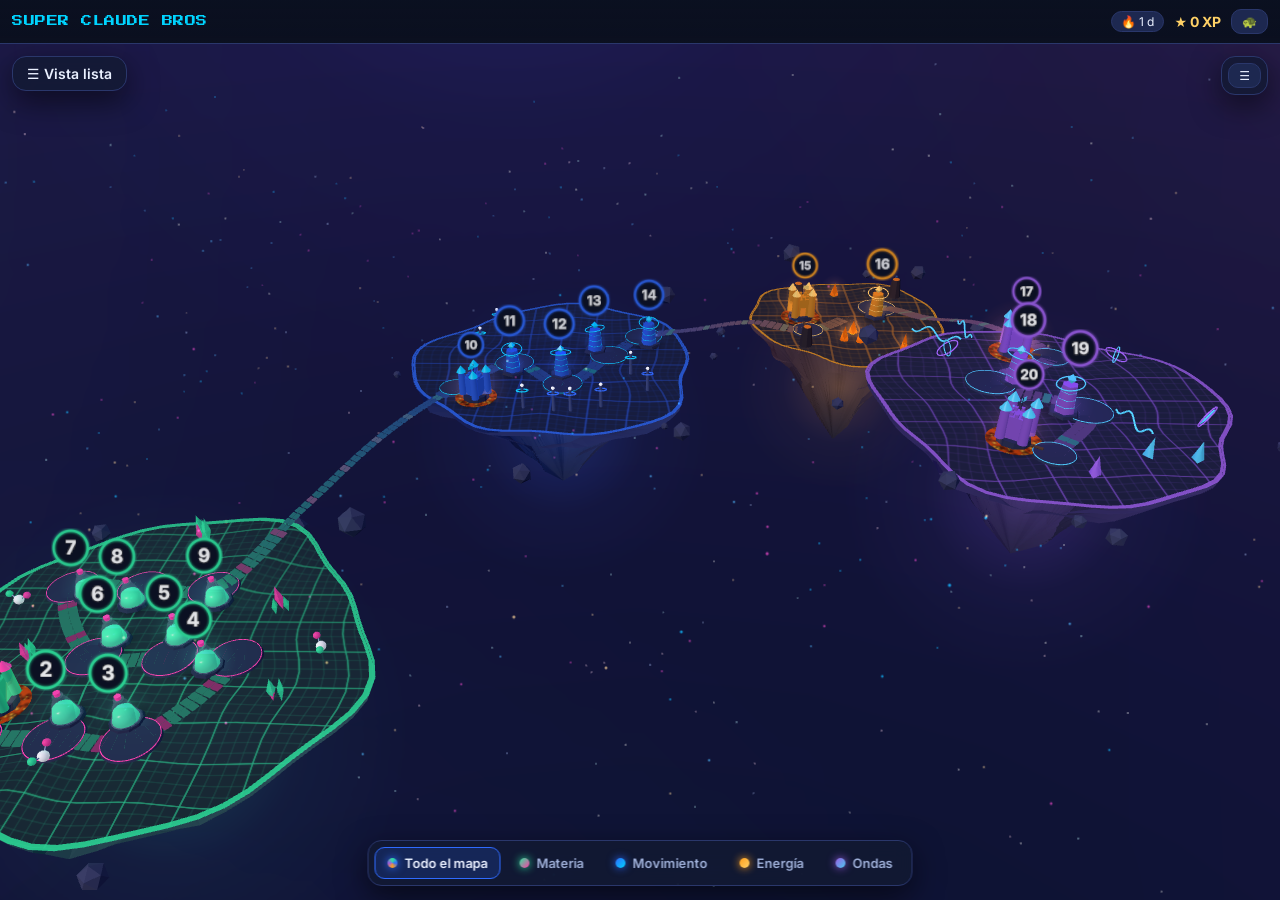
==== commit a6bb2aed: "Ambiente: temas nuevos (caverna, mina, hielo, espacio, horno, laboratorios), props y decoración auto" ====
--- a/docs/index.html
+++ b/docs/index.html
@@ -47,6 +47,7 @@
 <script src="js/juego/46-parkour.js"></script>
 <script src="js/juego/47-quimica.js"></script>
 <script src="js/juego/48-items.js"></script>
+<script src="js/juego/49-ambiente.js"></script>
 <script src="js/juego/50-jefes.js"></script>
 <script src="js/juego/60-ui.js"></script>
 <script src="js/juego/70-juego.js"></script>
--- a/docs/css/mol3d.css
+++ b/docs/css/mol3d.css
@@ -31,6 +31,8 @@
 .m3d-fr{color:var(--txt2)}
 .m3d-ang{color:var(--txt2);font-size:12px}
 .m3d-ang span{color:var(--txt)}
+.m3d-det summary{cursor:pointer;color:var(--c-fisica2);font-size:12px}
+.m3d-det[open]{max-height:180px;overflow:auto}
 .m3d-centros{margin:2px 0 3px;padding-left:18px;font-size:12px;color:var(--txt2)}
 .m3d-centros b{color:var(--aviso)}
 @media (max-width:640px){
@@ -49,7 +51,7 @@
 .m3d-rx-slider{flex:1;accent-color:var(--c-quimica);min-width:60px}
 .m3d-rx-fase{font-size:12px;color:var(--txt2);min-width:118px;text-align:right}
 .m3d-rx-nota{position:absolute;left:10px;right:10px;bottom:62px;z-index:3;font-size:12px;color:var(--txt);background:#0b1020b3;border-radius:10px;padding:6px 10px;pointer-events:none;max-width:560px}
-.m3d-rx-leyenda{position:absolute;right:10px;top:54px;z-index:3;font-size:11px;color:var(--txt2);display:flex;gap:10px;pointer-events:none}
+.m3d-rx-leyenda{margin-top:6px;font-size:11px;color:var(--txt2);display:flex;flex-wrap:wrap;gap:4px 12px;pointer-events:none}
 .m3d-rx-leyenda i{display:inline-block;width:18px;height:0;border-top:3px solid;vertical-align:middle;margin-right:4px}
 .m3d-rx-leyenda .rota i{border-color:#ff7a90;border-top-style:dashed}
 .m3d-rx-leyenda .forma i{border-color:#6bffc0}
@@ -99,7 +101,7 @@
 /* host estrecho (p. ej. dentro de la ventana de una estación del juego): se decide por JS según el ancho del propio host */
 .m3d-con.estrecho{min-height:440px}
 .m3d-con.estrecho .m3d-con-cuerpo{flex-direction:column}
-.m3d-con.estrecho .m3d-con-esc{min-height:250px;flex:1 1 250px}
+.m3d-con.estrecho .m3d-con-esc{min-height:280px;flex:1 1 280px}
 .m3d-con.estrecho .m3d-con-lado{width:auto;border-left:0;border-top:1px solid var(--borde);flex-direction:row;flex-wrap:wrap;align-items:flex-start;padding:8px 10px;gap:6px 14px;flex:none}
 .m3d-con.estrecho .m3d-con-lado h3{width:100%;margin:0}
 .m3d-con.estrecho .m3d-con-hint{display:none}
@@ -127,4 +129,4 @@
 .m3d-tab-visor .m3d{height:min(62vh,540px);min-height:380px}
 .m3d-tab-nota{margin:8px 2px 0;font-size:13px;color:var(--txt2)}
 .m3d-tab-intro{margin:0 0 12px;font-size:14px;color:var(--txt2);max-width:70ch}
-@media (max-width:820px){.m3d-tab{grid-template-columns:1fr}.m3d-tab-lista{max-height:none;flex-direction:row;flex-wrap:wrap}.m3d-it{width:auto}}
+@media (max-width:820px){.m3d-tab{grid-template-columns:1fr}.m3d-tab>.m3d-tab-der{order:1}.m3d-tab>.m3d-tab-lista{order:2;max-height:300px;flex-direction:row;flex-wrap:wrap}.m3d-it{width:auto}.m3d-tab-visor .m3d{height:min(70vh,460px);min-height:340px}}
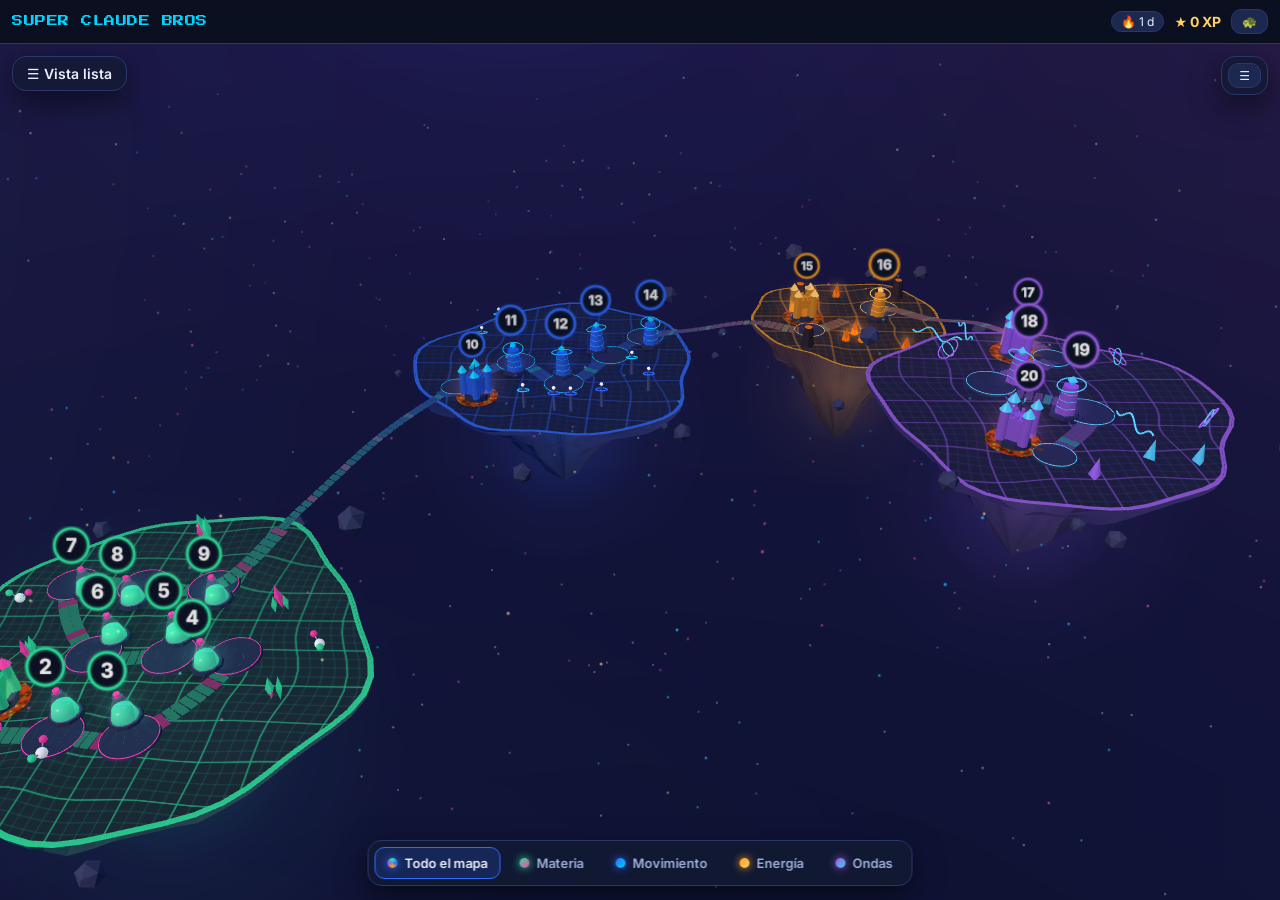
==== commit f615c113: "Relieve del terreno: colinas y escalones, islas con monedas, ladrillos, arcos de monedas sobre fosos" ====
--- a/docs/index.html
+++ b/docs/index.html
@@ -43,6 +43,7 @@
 <script src="js/juego/20-temas.js"></script>
 <script src="js/juego/30-audio.js"></script>
 <script src="js/juego/40-mundo.js"></script>
+<script src="js/juego/44-relieve.js"></script>
 <script src="js/juego/45-quiz.js"></script>
 <script src="js/juego/46-parkour.js"></script>
 <script src="js/juego/47-quimica.js"></script>
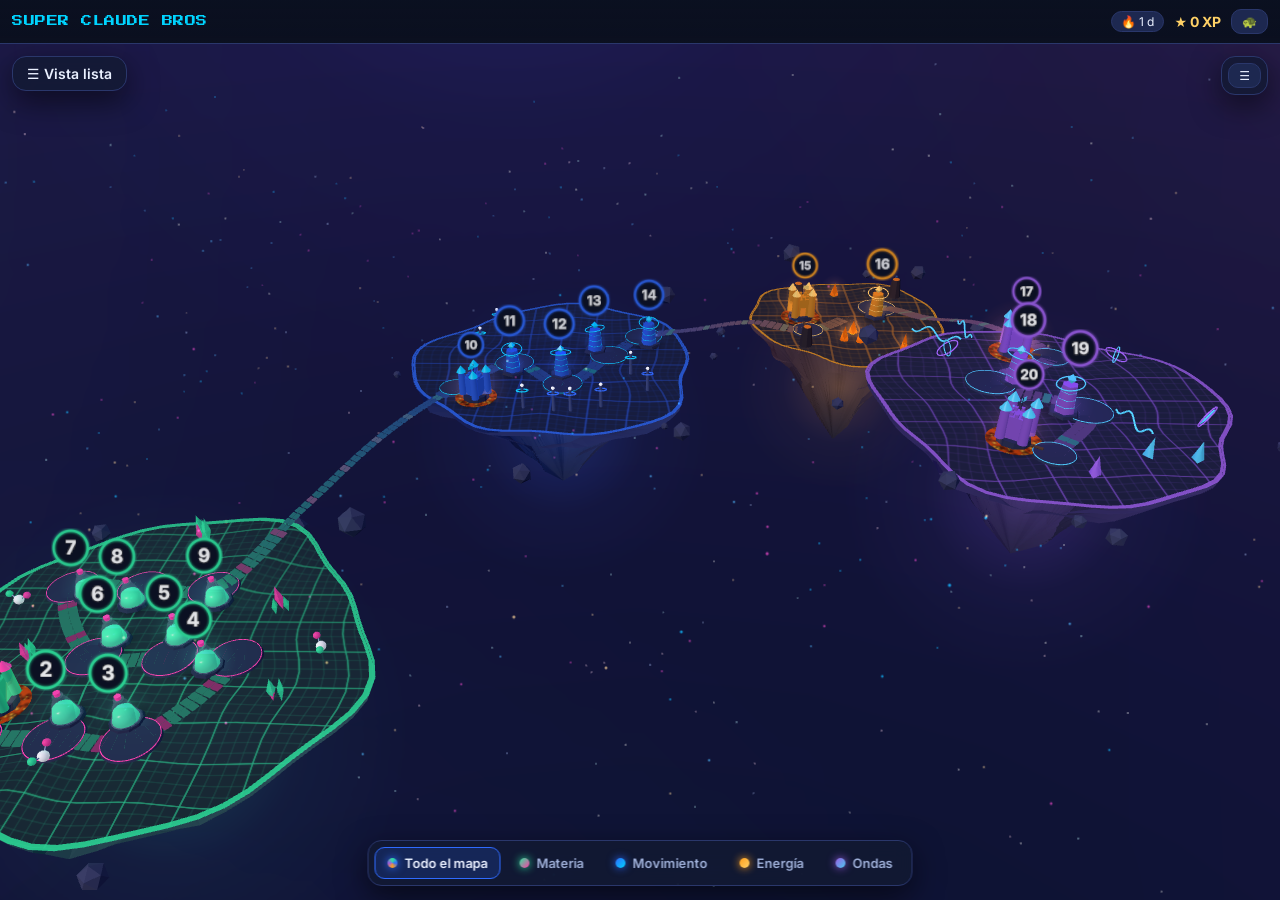
==== commit ae913cfc: "Peligros x8: sierras, torretas, cañones de bala gigante, géiseres, láseres y plantas del techo; repa" ====
--- a/docs/index.html
+++ b/docs/index.html
@@ -6,6 +6,7 @@
 <title>Super Claude Bros · Physique-Chimie</title>
 <link rel="stylesheet" href="lib/katex/katex.min.css">
 <link rel="stylesheet" href="css/base.css">
+<link rel="stylesheet" href="css/conceptos.css">
 <link rel="stylesheet" href="css/estudio.css">
 <link rel="stylesheet" href="css/intro.css">
 <link rel="stylesheet" href="css/juego.css">
@@ -26,6 +27,8 @@
 <script src="js/anim/11-quimica-b.js"></script>
 <script src="js/anim/20-fisica-a.js"></script>
 <script src="js/anim/21-fisica-b.js"></script>
+<script src="js/conceptos/00-nucleo.js"></script>
+<script src="js/conceptos/10-quimica-1a5.js"></script>
 <script src="js/estudio/00-numerico.js"></script>
 <script src="js/estudio/10-nucleo.js"></script>
 <script src="js/estudio/20-teoria.js"></script>
@@ -50,6 +53,7 @@
 <script src="js/juego/48-items.js"></script>
 <script src="js/juego/49-ambiente.js"></script>
 <script src="js/juego/50-jefes.js"></script>
+<script src="js/juego/51-peligros.js"></script>
 <script src="js/juego/60-ui.js"></script>
 <script src="js/juego/70-juego.js"></script>
 <script src="js/juego/validador.js"></script>
--- a/docs/css/conceptos.css
+++ b/docs/css/conceptos.css
@@ -0,0 +1,16 @@
+/* Pestaña «🧠 Conceptos» (js/conceptos/) */
+.est-conceptos .cpt-intro{color:var(--txt2);margin:0 0 12px}
+.cpt{display:grid;grid-template-columns:minmax(200px,280px) 1fr;gap:16px;align-items:start}
+@media(max-width:760px){.cpt{grid-template-columns:1fr}}
+.cpt-lista h3,.cpt-der h3{margin:0 0 8px;font:700 14px var(--f-ui)}
+.cpt-it{display:grid;grid-template-columns:22px 1fr;gap:2px 8px;width:100%;text-align:left;background:var(--panel);border:1px solid var(--borde);border-radius:10px;padding:9px 10px;margin-bottom:8px;color:var(--txt);cursor:pointer}
+.cpt-it:hover{border-color:var(--c-quimica)}.cpt-it.sel{border-color:var(--c-quimica);background:#143a2e}
+.cpt-it .k{color:var(--c-quimica);grid-row:span 2;font-size:16px}.cpt-it .t{font:600 13px var(--f-ui)}.cpt-it .fr{font:italic 12px var(--f-estudio);color:var(--txt2)}
+.cpt-escena{position:relative;width:100%;aspect-ratio:16/9;background:#0a0f20;border:1px solid var(--borde);border-radius:12px;overflow:hidden}
+.cpt-escena canvas{display:block;width:100%;height:100%}
+.cpt-res{color:var(--txt2);margin:0 0 10px}.cpt-res .pg{color:var(--aviso)}
+.cpt-ctrl{display:flex;gap:8px;align-items:center;flex-wrap:wrap;margin:10px 0}
+.cpt-puntos{display:flex;gap:6px;margin-left:auto}.cpt-puntos i{width:10px;height:10px;border-radius:50%;background:#2a376b;cursor:pointer}.cpt-puntos i.hecho{background:#2ee59d88}.cpt-puntos i.on{background:var(--c-quimica);box-shadow:0 0 8px var(--c-quimica)}
+.cpt-der h4{margin:6px 0;font:700 15px var(--f-ui)}.cpt-texto{font:400 16px/1.55 var(--f-estudio);margin:4px 0}.cpt-fr{font:italic 14px/1.4 var(--f-estudio);color:var(--txt2);margin:2px 0}
+.cpt-test{margin-top:14px;padding:12px;border:1px dashed var(--borde);border-radius:12px}.cpt-test:empty{display:none}
+.cpt-q p{margin:8px 0 6px}.cpt-q .btn{margin:0 6px 6px 0}.cpt-q .btn.ok{background:#144a34;border-color:var(--ok)}.cpt-q .btn.mal{background:#4a1a2a;border-color:var(--mal)}.cpt-q .fb{font-size:13px;color:var(--txt2)}
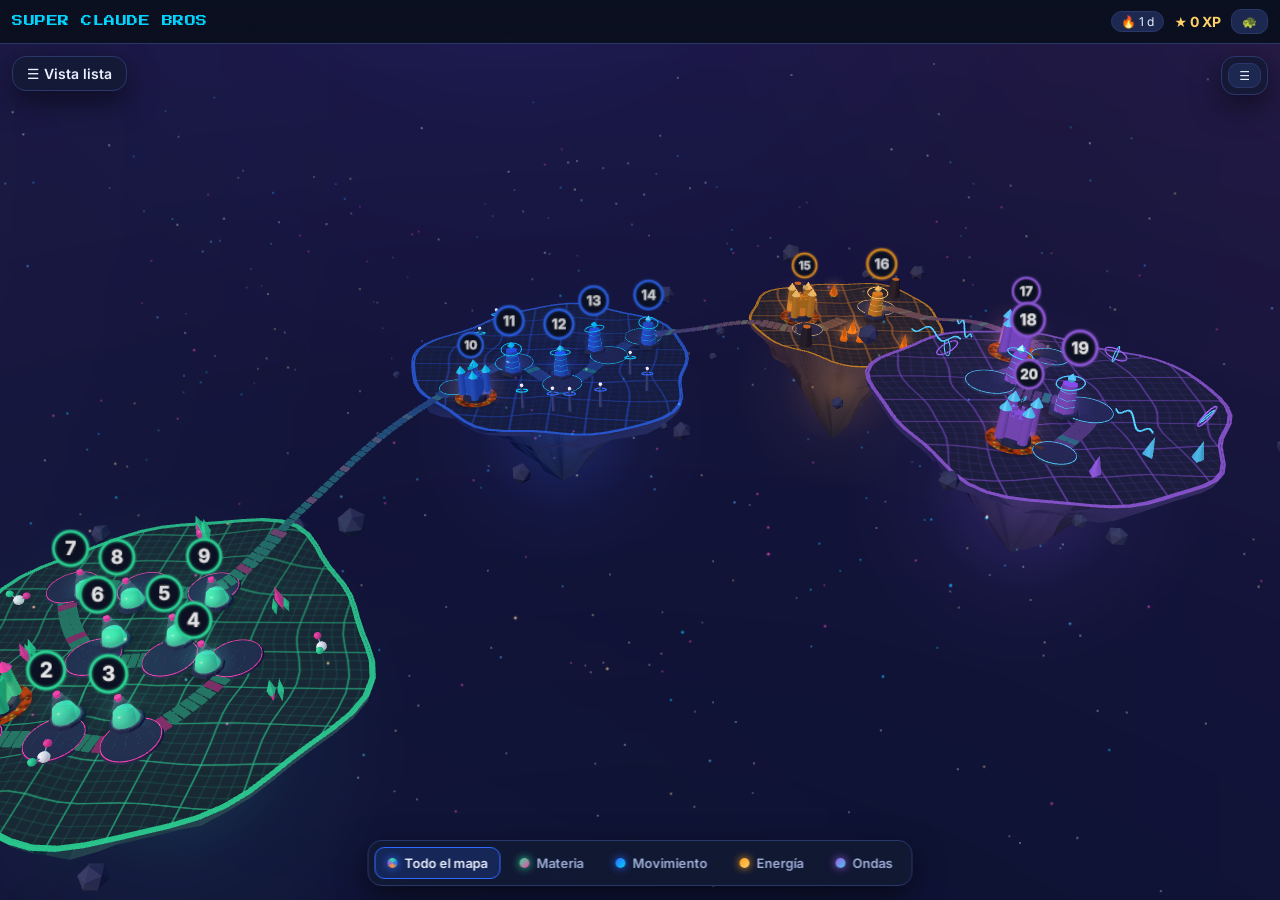
==== commit 8f25351c: "Power-ups (fuego, escopeta, grande, correr), pocos checkpoints, premios nuevos en Quiz Quest Co-Auth" ====
--- a/docs/index.html
+++ b/docs/index.html
@@ -29,6 +29,7 @@
 <script src="js/anim/21-fisica-b.js"></script>
 <script src="js/conceptos/00-nucleo.js"></script>
 <script src="js/conceptos/10-quimica-1a5.js"></script>
+<script src="js/conceptos/20-quimica-6a9.js"></script>
 <script src="js/estudio/00-numerico.js"></script>
 <script src="js/estudio/10-nucleo.js"></script>
 <script src="js/estudio/20-teoria.js"></script>
--- a/docs/css/juego.css
+++ b/docs/css/juego.css
@@ -124,3 +124,5 @@
 .jg-slot.llena{border-color:#ffd166;cursor:pointer;box-shadow:0 0 10px #ffd16688}
 .jg-slot.llena:hover{transform:translateY(-2px)}
 .jg-slot b{min-width:22px;height:22px;line-height:22px}
+/* botones táctiles extra: disparo, correr, usar reserva */
+.jg-tg.der2{position:absolute;right:14px;bottom:96px;display:flex;gap:8px}
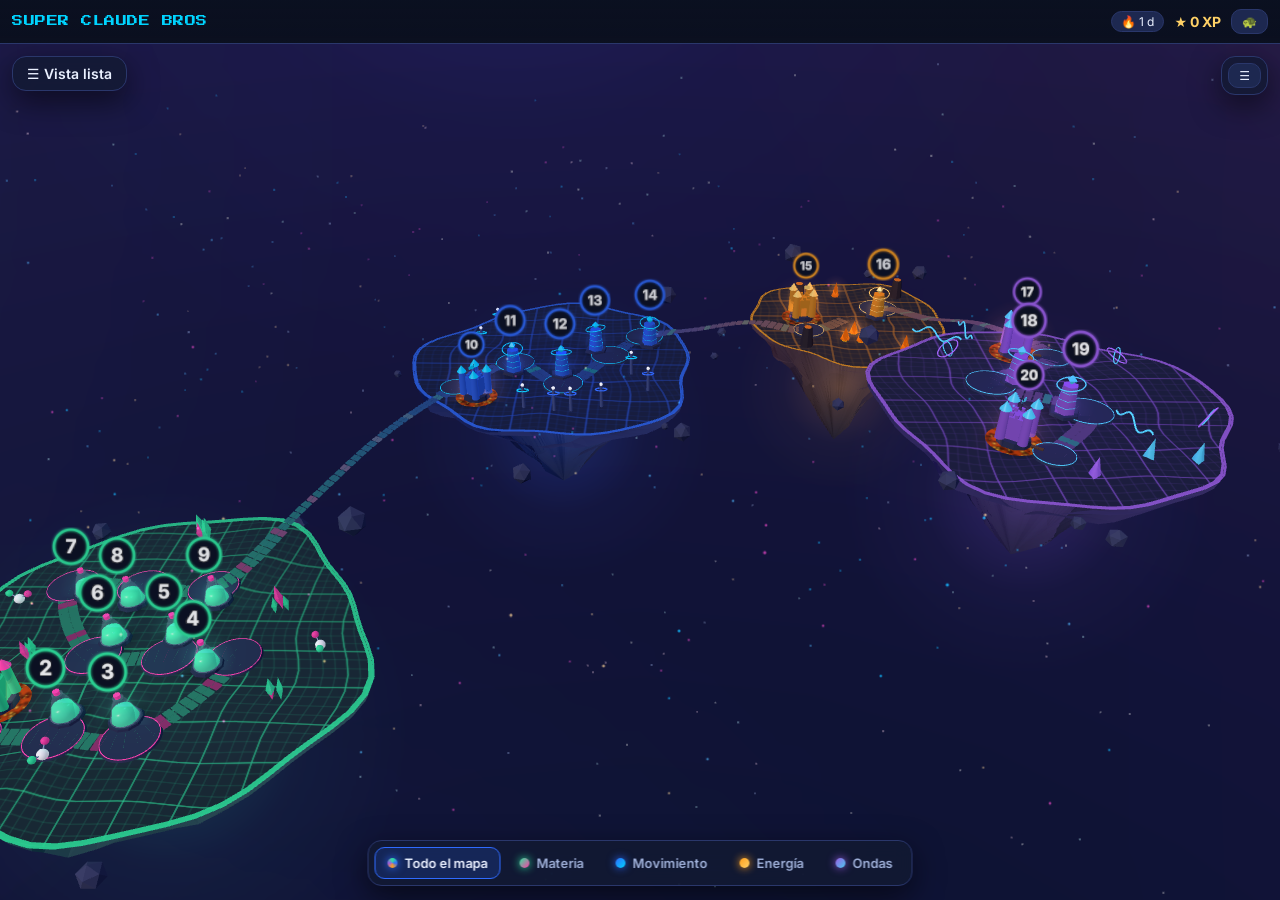
==== commit da41f3ef: "Mecanicas por bioma, jefes Pozo Gravitatorio y Yeti Criogenico, 20 niveles --3 Co-Authored-By: Claud" ====
--- a/docs/index.html
+++ b/docs/index.html
@@ -47,6 +47,7 @@
 <script src="js/juego/20-temas.js"></script>
 <script src="js/juego/30-audio.js"></script>
 <script src="js/juego/40-mundo.js"></script>
+<script src="js/juego/44-cueva.js"></script>
 <script src="js/juego/44-relieve.js"></script>
 <script src="js/juego/45-quiz.js"></script>
 <script src="js/juego/46-parkour.js"></script>
@@ -55,6 +56,8 @@
 <script src="js/juego/49-ambiente.js"></script>
 <script src="js/juego/50-jefes.js"></script>
 <script src="js/juego/51-peligros.js"></script>
+<script src="js/juego/52-fauna.js"></script>
+<script src="js/juego/53-bioma.js"></script>
 <script src="js/juego/60-ui.js"></script>
 <script src="js/juego/70-juego.js"></script>
 <script src="js/juego/validador.js"></script>
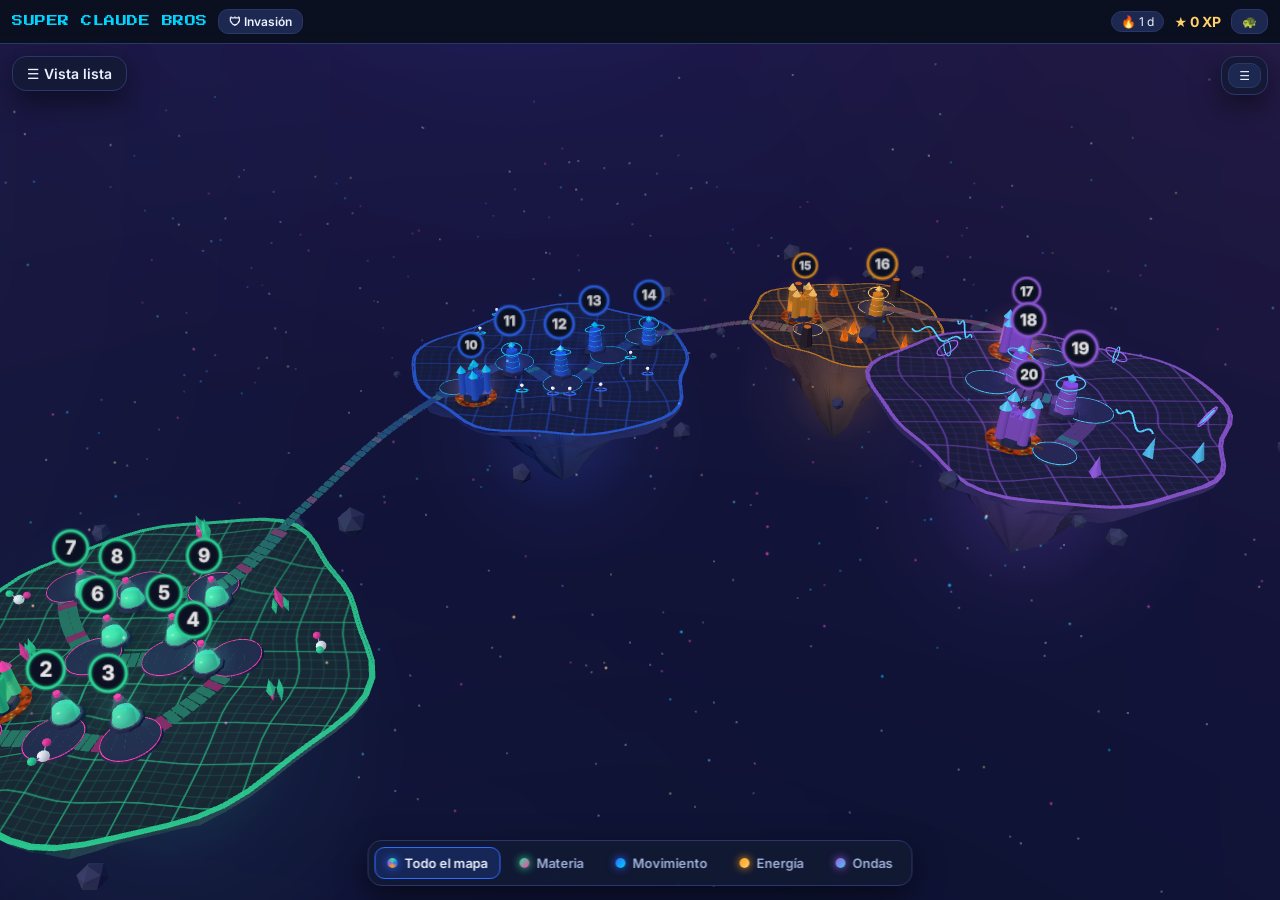
==== commit aaf4c7f8: "Modo Invasion (tower defense + Leitner + tecnologias) y botones de Nivel 2/3 en el mapa Co-Authored-" ====
--- a/docs/index.html
+++ b/docs/index.html
@@ -9,6 +9,7 @@
 <link rel="stylesheet" href="css/conceptos.css">
 <link rel="stylesheet" href="css/estudio.css">
 <link rel="stylesheet" href="css/intro.css">
+<link rel="stylesheet" href="css/invasion.css">
 <link rel="stylesheet" href="css/juego.css">
 <link rel="stylesheet" href="css/mapa.css">
 <link rel="stylesheet" href="css/mol3d.css">
@@ -42,6 +43,7 @@
 <script src="js/intro/30-matrix.js"></script>
 <script src="js/intro/40-quimica3d.js"></script>
 <script src="js/intro/50-fisica3d.js"></script>
+<script src="js/invasion/00-invasion.js"></script>
 <script src="js/juego/00-base.js"></script>
 <script src="js/juego/10-sprites.js"></script>
 <script src="js/juego/20-temas.js"></script>
--- a/docs/css/invasion.css
+++ b/docs/css/invasion.css
@@ -0,0 +1,40 @@
+/* invasion.css — MODO INVASIÓN (prefijo iv-) */
+.iv-host{overflow-y:auto;overflow-x:hidden}
+.iv{max-width:980px;margin:0 auto;padding:18px 16px 60px;color:var(--txt);font-family:var(--f-ui)}
+.iv h1{font-family:var(--f-hud);font-size:22px;margin:6px 0 4px;color:#ffd23f}
+.iv h2{font-size:16px;margin:18px 0 6px;color:#9fe7ff}
+.iv-sub{opacity:.8;font-size:14px;margin:4px 0 10px}
+.iv-barra{display:flex;flex-wrap:wrap;gap:14px;align-items:center;background:#141c3dcc;border:1px solid #2a3470;border-radius:10px;padding:8px 12px}
+.iv-caps{display:grid;grid-template-columns:repeat(auto-fill,minmax(300px,1fr));gap:6px}
+.iv-cap{display:flex;gap:8px;align-items:center;background:#141c3d;border:1px solid #232d63;border-radius:8px;padding:6px 10px;font-size:14px;cursor:pointer}
+.iv-cap.toca{border-color:#ffd23f;box-shadow:0 0 0 1px #ffd23f55}
+.iv-cap-n{flex:1}.iv-caja{opacity:.8;font-size:12px}.iv-prox{font-size:12px;color:#2ee59d}
+.iv-acciones{display:flex;flex-wrap:wrap;gap:10px;align-items:center;margin:16px 0}
+.iv-min select{background:#0f1736;color:inherit;border:1px solid #2a3470;border-radius:6px;padding:4px}
+.iv-hist{font-size:13px;opacity:.85}
+.iv-cab{display:flex;flex-wrap:wrap;gap:16px;align-items:center;background:#141c3dcc;border-radius:10px;padding:8px 12px;margin-bottom:10px}
+.iv-dif{padding:2px 8px;border-radius:99px;font-size:12px;text-transform:uppercase}
+.iv-dif.facil{background:#1f6b4a}.iv-dif.medio{background:#8a6a14}.iv-dif.dificil{background:#8a2a3a}
+.iv-crono{margin-left:auto;font-family:var(--f-hud)}
+.iv-q{background:#141c3d;border:1px solid #2a3470;border-radius:12px;padding:16px}
+.iv-capq{font-size:12px;opacity:.7;margin-bottom:6px}.iv-enun{font-size:17px;line-height:1.5;margin-bottom:12px}
+.iv-ops{display:grid;gap:8px}
+.iv-op{text-align:left;background:#0f1736;color:inherit;border:1px solid #2a3470;border-radius:8px;padding:10px 12px;font-size:15px;cursor:pointer}
+.iv-op:hover:not(:disabled){border-color:#9fe7ff}.iv-op.ok{border-color:#2ee59d;background:#12432f}.iv-op.mal{border-color:#ff4d6d;background:#4a1624}
+.iv-numrow{display:flex;gap:8px;flex-wrap:wrap}.iv-num,.iv-uni{background:#0f1736;color:inherit;border:1px solid #2a3470;border-radius:8px;padding:8px;font-size:15px}
+.iv-fb{margin-top:12px;padding:12px;border-radius:10px;display:flex;flex-direction:column;gap:6px}
+.iv-fb.ok{background:#12432f}.iv-fb.mal{background:#4a1624}.iv-fb button{align-self:flex-start;margin-top:6px}
+.iv-resumen{display:grid;gap:8px;background:#141c3d;border-radius:12px;padding:14px;font-size:16px}
+.iv-grande{font-family:var(--f-hud);font-size:22px;color:#ffd23f}
+.iv-hud{display:flex;flex-wrap:wrap;gap:14px;align-items:center;margin:6px 0;font-family:var(--f-hud)}
+.iv-msg{min-height:20px;color:#9fe7ff;font-size:14px}
+.iv-campo{display:flex;flex-wrap:wrap;gap:12px;align-items:flex-start}
+.iv-cv{width:100%;max-width:768px;height:auto;border:2px solid #2a3470;border-radius:10px;background:#0d1430;cursor:crosshair}
+.iv-panel{display:flex;flex-direction:column;gap:6px;min-width:200px}
+.iv-torre{display:flex;flex-direction:column;align-items:flex-start;background:#141c3d;color:inherit;border:1px solid #2a3470;border-radius:8px;padding:6px 10px;cursor:pointer;text-align:left}
+.iv-torre.sel{border-color:#ffd23f;box-shadow:0 0 0 1px #ffd23f}.iv-torre.caro{opacity:.55}.iv-torre small{opacity:.8}
+.iv-mejora{display:flex;gap:8px;align-items:center;background:#1a2350;border-radius:8px;padding:6px 10px}
+.iv-leitner{background:#141c3d;border-radius:12px;padding:10px 14px;margin-top:10px;font-size:14px;display:grid;gap:4px}
+.iv-techs{display:grid;grid-template-columns:repeat(auto-fill,minmax(240px,1fr));gap:8px}
+.iv-tech{display:flex;flex-direction:column;align-items:flex-start;background:#141c3d;color:inherit;border:1px solid #2a3470;border-radius:8px;padding:10px;cursor:pointer}
+.iv-tech.ya{border-color:#2ee59d}.iv-tech:disabled:not(.ya){opacity:.5}
